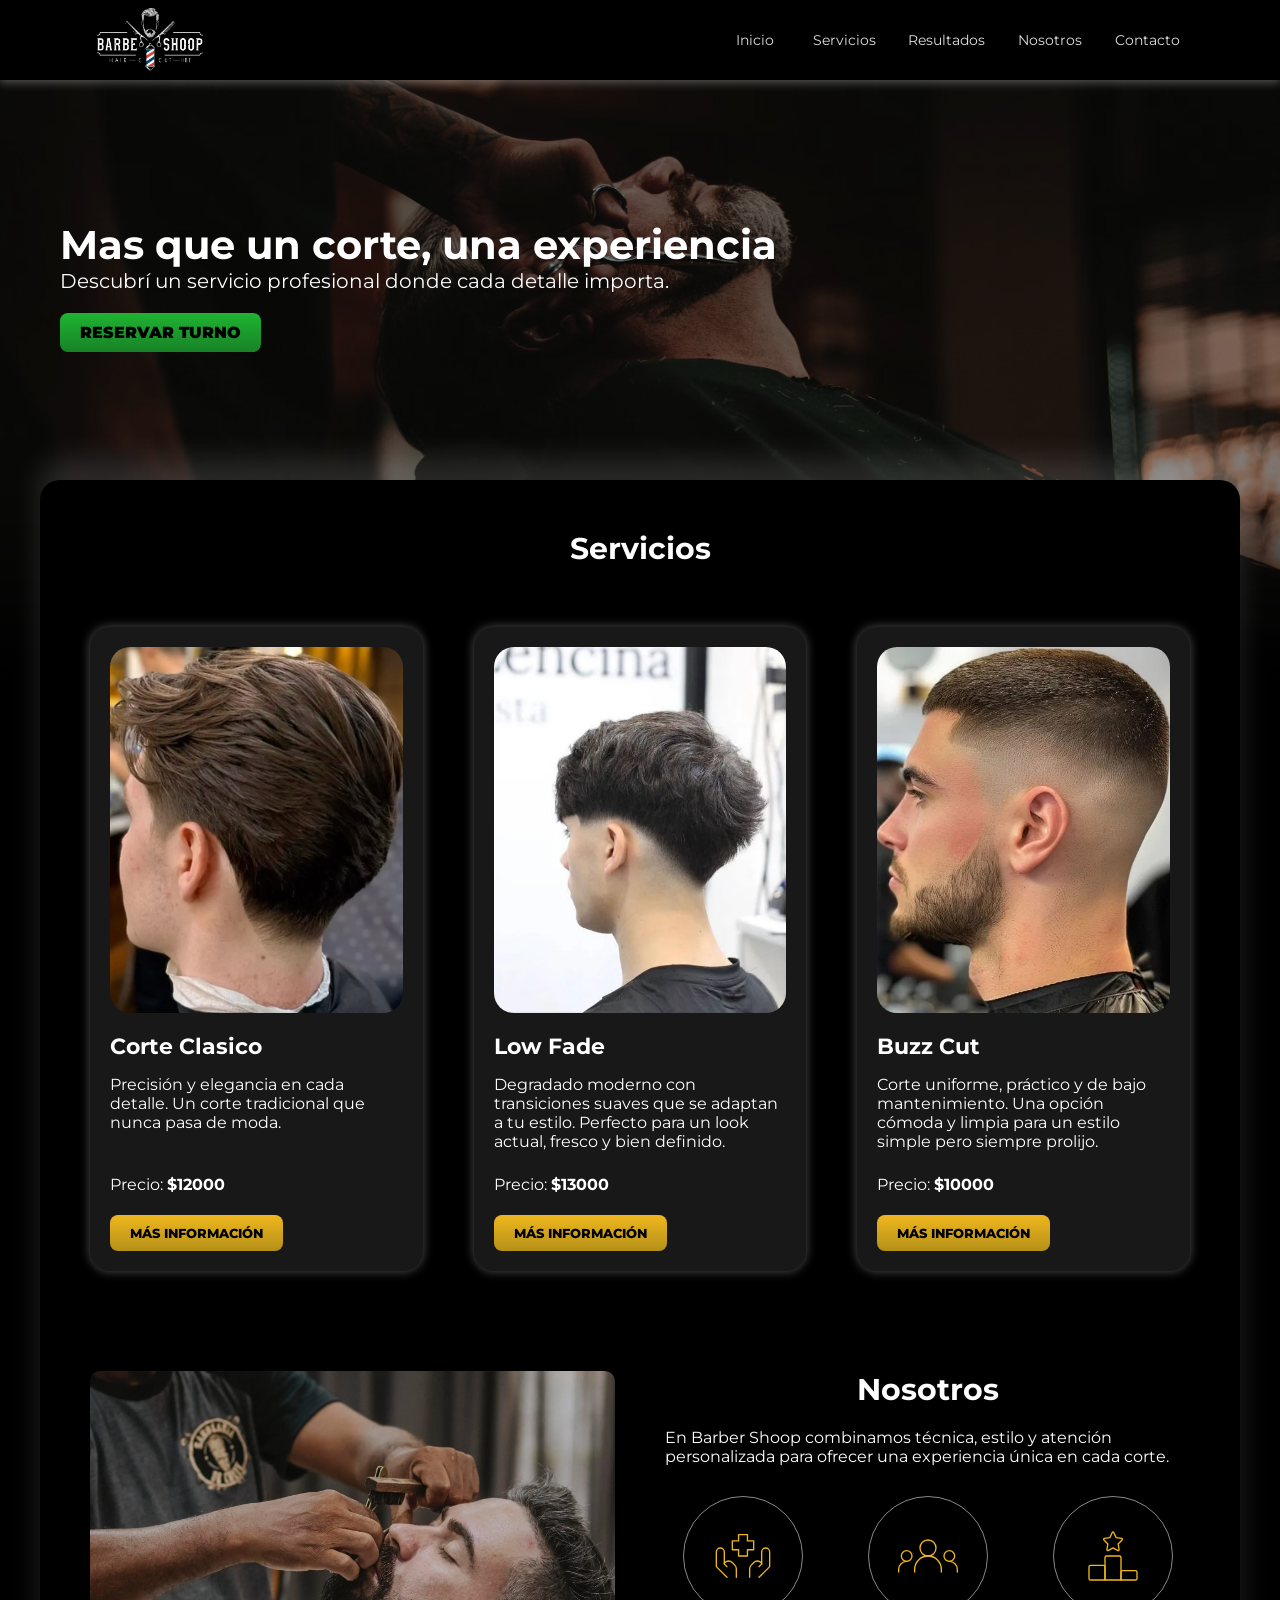
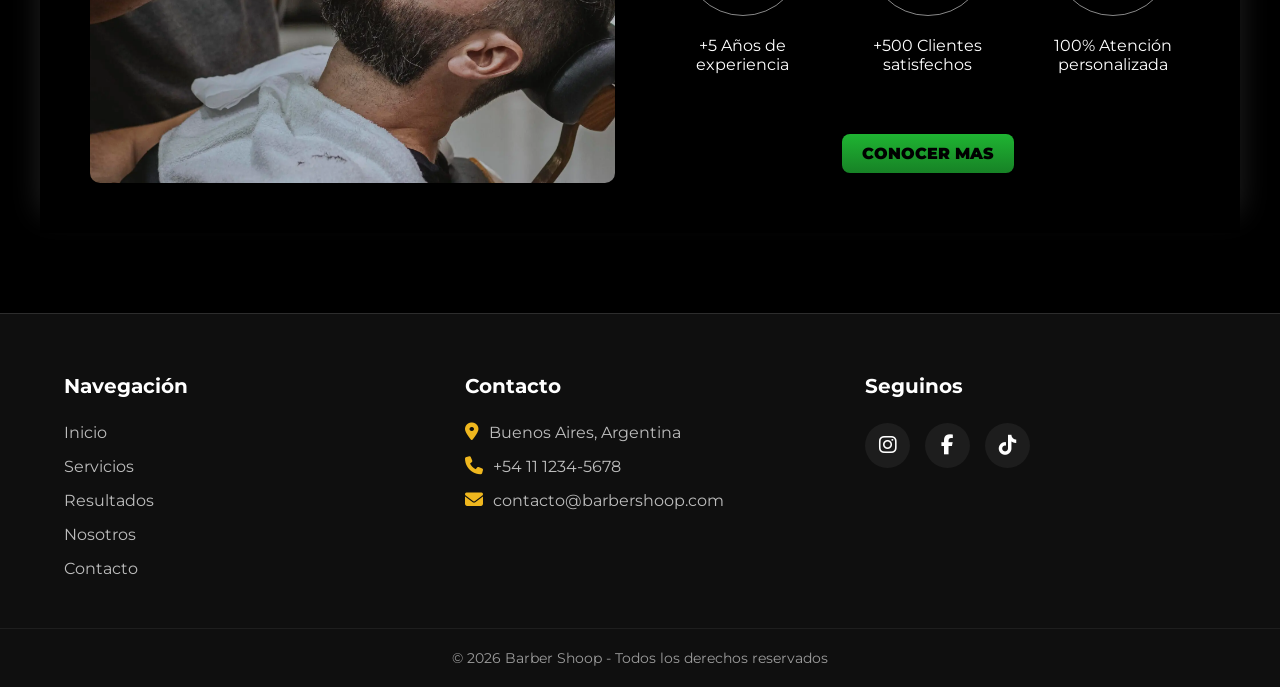
==== index.html @ 56ae9fbd "Primer Commit: Subiendo proyecto. Estructura y diseño base responsive listo, mas implementacion de s" ====
<!DOCTYPE html>
<html lang="es">

<head>
    <meta charset="UTF-8">
    <meta name="viewport" content="width=device-width, initial-scale=1.0">
    <link rel="stylesheet" href="./css/styles.css">

    <!-- Fonts -->
    <link rel="preconnect" href="https://fonts.googleapis.com">
    <link rel="preconnect" href="https://fonts.gstatic.com" crossorigin>
    <link href="https://fonts.googleapis.com/css2?family=Montserrat:ital,wght@0,100..900;1,100..900&display=swap"
        rel="stylesheet">
    <link rel="stylesheet" href="https://cdnjs.cloudflare.com/ajax/libs/font-awesome/6.7.2/css/all.min.css">

    <title>Barber Shoop | Inicio</title>
</head>

<body>
    <header>
        <nav class="nav">
            <div class="container nav__container">
                <div class="nav__logo">
                    <a href="./index.html">
                        <img src="./img/logo.webp" alt="logo de barber shoop">
                    </a>
                </div>
                <ul class="nav__list">
                    <li class="nav__item">
                        <a class="nav__link" href="./index.html">Inicio</a>
                    </li>
                    <li class="nav__item">
                        <a class="nav__link" href="./pages/servicios.html">Servicios</a>
                    </li>
                    <li class="nav__item">
                        <a class="nav__link" href="./pages/resultados.html">Resultados</a>
                    </li>
                    <li class="nav__item">
                        <a class="nav__link" href="./pages/nosotros.html">Nosotros</a>
                    </li>
                    <li class="nav__item">
                        <a class="nav__link" href="./pages/contacto.html">Contacto</a>
                    </li>
                </ul>
                <div class="nav__menu">
                    <img src="./img/icon-icons.png" alt="Abrir menu">
                </div>
            </div>
        </nav>
        <div class="hero">
            <div class="overlay"></div>
            <div class="hero-info container">
                <h1 class="hero-info__h1">Mas que un corte, una experiencia</h1>
                <p class="hero-info__p">Descubrí un servicio profesional donde cada detalle importa.</p>
                <a class="hero-info__button button button-verde" href="./pages/contacto.html">Reservar turno</a>
            </div>
            <div class="gradient"></div>
        </div>
    </header>
    <main>
        <section class="container gap-10rem container--overlap">
            <section class="servicios">

                <h2>Servicios</h2>
                <div class="container-cards">
                <div class="card">
                    <img class="card__img" src="./img/corte-clasico.webp" alt="Corte clásico de barbería">
                    <div class="card__div">
                        <div class="card__info">
                            <h3>Corte Clasico</h3>
                            <p>Precisión y elegancia en cada detalle. Un corte tradicional que nunca pasa de moda.</p>
                            <p class="card__precio">Precio: <span>$12000</span></p>
                        </div>
                        <div class="card__container-button">
                            <a class="button--medium button--amarillo" href="./pages/servicios.html">Más Información</a>
                        </div>
                    </div>
                </div>
                <div class="card">
                    <img class="card__img" src="./img/low-fade.webp" alt="Corte low fade moderno">
                    <div class="card__div">
                        <div class="card__info">
                            <h3>Low Fade</h3>
                            <p>Degradado moderno con transiciones suaves que se adaptan a tu estilo. Perfecto para un
                                look actual, fresco y bien definido.</p>
                            <p class="card__precio">Precio: <span>$13000</span></p>
                        </div>
                        <div class="card__container-button">
                            <a class="button--medium button--amarillo" href="./pages/servicios.html">Más Información</a>
                        </div>
                    </div>
                </div>

                <div class="card">
                    <img class="card__img" src="./img/corte-corto.webp" alt="Corte buzz cut rapado">
                    <div class="card__div">
                        <div class="card__info">
                            <h3>Buzz Cut</h3>
                            <p>Corte uniforme, práctico y de bajo mantenimiento. Una opción cómoda y limpia para un
                                estilo simple pero siempre prolijo.</p>
                            <p class="card__precio">Precio: <span>$10000</span></p>
                        </div>
                        <div class="card__container-button">
                            <a class="button--medium button--amarillo" href="./pages/servicios.html">Más Información</a>
                        </div>
                    </div>
                </div>

            </div>
            </section>
            <section class="nosotros">
                
            <div class="nosotros__img">
                <img src="img/hero-nosotros.webp" alt="Barbero trabajando">
            </div>

            <div class="nosotros__content">

                <h2>Nosotros</h2>

                <p>
                    En Barber Shoop combinamos técnica, estilo y atención personalizada
                    para ofrecer una experiencia única en cada corte.
                </p>

                <div class="nosotros__info">
                        <div>
                            <div class="nosotros__icon">
                                <?xml version="1.0" encoding="UTF-8"?><svg width="64px" height="64px" stroke-width="0.5" viewBox="0 0 24 24" fill="none" xmlns="http://www.w3.org/2000/svg" color="#efb71e"><path d="M18 20L21.8243 16.1757C21.9368 16.0632 22 15.9106 22 15.7515V10.5C22 9.67157 21.3284 9 20.5 9V9C19.6716 9 19 9.67157 19 10.5V15" stroke="#efb71e" stroke-width="0.5" stroke-linecap="round" stroke-linejoin="round"></path><path d="M18 16L18.8581 15.1419C18.949 15.051 19 14.9278 19 14.7994V14.7994C19 14.6159 18.8963 14.4482 18.7322 14.3661L18.2893 14.1447C17.5194 13.7597 16.5894 13.9106 15.9807 14.5193L15.0858 15.4142C14.7107 15.7893 14.5 16.298 14.5 16.8284V20" stroke="#efb71e" stroke-width="0.5" stroke-linecap="round" stroke-linejoin="round"></path><path d="M6 20L2.17574 16.1757C2.06321 16.0632 2 15.9106 2 15.7515V10.5C2 9.67157 2.67157 9 3.5 9V9C4.32843 9 5 9.67157 5 10.5V15" stroke="#efb71e" stroke-width="0.5" stroke-linecap="round" stroke-linejoin="round"></path><path d="M6 16L5.14187 15.1419C5.05103 15.051 5 14.9278 5 14.7994V14.7994C5 14.6159 5.10366 14.4482 5.26776 14.3661L5.71067 14.1447C6.48064 13.7597 7.41059 13.9106 8.01931 14.5193L8.91421 15.4142C9.28929 15.7893 9.5 16.298 9.5 16.8284V20" stroke="#efb71e" stroke-width="0.5" stroke-linecap="round" stroke-linejoin="round"></path><path d="M13.6667 12H10.3333V9.66667H8V6.33333H10.3333V4H13.6667V6.33333H16V9.66667H13.6667V12Z" stroke="#efb71e" stroke-width="0.5" stroke-linecap="round" stroke-linejoin="round"></path></svg>
                            </div>
                            <p>+5 Años de experiencia</p>
                        </div>
                        
                        <div>
                            <div class="nosotros__icon">
                                <?xml version="1.0" encoding="UTF-8"?><svg width="64px" height="64px" viewBox="0 0 24 24" stroke-width="0.5" fill="none" xmlns="http://www.w3.org/2000/svg" color="#efb71e"><path d="M7 18V17C7 14.2386 9.23858 12 12 12V12C14.7614 12 17 14.2386 17 17V18" stroke="#efb71e" stroke-width="0.5" stroke-linecap="round" stroke-linejoin="round"></path><path d="M1 18V17C1 15.3431 2.34315 14 4 14V14" stroke="#efb71e" stroke-width="0.5" stroke-linecap="round" stroke-linejoin="round"></path><path d="M23 18V17C23 15.3431 21.6569 14 20 14V14" stroke="#efb71e" stroke-width="0.5" stroke-linecap="round" stroke-linejoin="round"></path><path d="M12 12C13.6569 12 15 10.6569 15 9C15 7.34315 13.6569 6 12 6C10.3431 6 9 7.34315 9 9C9 10.6569 10.3431 12 12 12Z" stroke="#efb71e" stroke-width="0.5" stroke-linecap="round" stroke-linejoin="round"></path><path d="M4 14C5.10457 14 6 13.1046 6 12C6 10.8954 5.10457 10 4 10C2.89543 10 2 10.8954 2 12C2 13.1046 2.89543 14 4 14Z" stroke="#efb71e" stroke-width="0.5" stroke-linecap="round" stroke-linejoin="round"></path><path d="M20 14C21.1046 14 22 13.1046 22 12C22 10.8954 21.1046 10 20 10C18.8954 10 18 10.8954 18 12C18 13.1046 18.8954 14 20 14Z" stroke="#efb71e" stroke-width="0.5" stroke-linecap="round" stroke-linejoin="round"></path></svg>
                            </div>
                            <p>+500 Clientes satisfechos</p>
                        </div>
                        
                        <div>
                            <div class="nosotros__icon">
                                <?xml version="1.0" encoding="UTF-8"?><svg width="64px" height="64px" stroke-width="0.5" viewBox="0 0 24 24" fill="none" xmlns="http://www.w3.org/2000/svg" color="#efb71e"><path d="M15 21H9V12.6C9 12.2686 9.26863 12 9.6 12H14.4C14.7314 12 15 12.2686 15 12.6V21Z" stroke="#efb71e" stroke-width="0.5" stroke-linecap="round" stroke-linejoin="round"></path><path d="M20.4 21H15V18.1C15 17.7686 15.2686 17.5 15.6 17.5H20.4C20.7314 17.5 21 17.7686 21 18.1V20.4C21 20.7314 20.7314 21 20.4 21Z" stroke="#efb71e" stroke-width="0.5" stroke-linecap="round" stroke-linejoin="round"></path><path d="M9 21V16.1C9 15.7686 8.73137 15.5 8.4 15.5H3.6C3.26863 15.5 3 15.7686 3 16.1V20.4C3 20.7314 3.26863 21 3.6 21H9Z" stroke="#efb71e" stroke-width="0.5" stroke-linecap="round" stroke-linejoin="round"></path><path d="M10.8056 5.11325L11.7147 3.1856C11.8314 2.93813 12.1686 2.93813 12.2853 3.1856L13.1944 5.11325L15.2275 5.42427C15.4884 5.46418 15.5923 5.79977 15.4035 5.99229L13.9326 7.4917L14.2797 9.60999C14.3243 9.88202 14.0515 10.0895 13.8181 9.96099L12 8.96031L10.1819 9.96099C9.94851 10.0895 9.67568 9.88202 9.72026 9.60999L10.0674 7.4917L8.59651 5.99229C8.40766 5.79977 8.51163 5.46418 8.77248 5.42427L10.8056 5.11325Z" stroke="#efb71e" stroke-width="0.5" stroke-linecap="round" stroke-linejoin="round"></path></svg>
                            </div>
                            <p>100% Atención personalizada</p>
                </div>
            </div>
                <a class="button button-verde" href="./pages/nosotros.html">
                    Conocer Mas
                </a>
                
            
        </section>
    </section>
    </main>
    <footer class="footer">
        <div class="container footer__container">

            <div class="footer__links">
                <h3>Navegación</h3>

                <a href="../index.html">Inicio</a>
                <a href="../pages/servicios.html">Servicios</a>
                <a href="../pages/resultados.html">Resultados</a>
                <a href="../pages/nosotros.html">Nosotros</a>
                <a href="../pages/contacto.html">Contacto</a>
            </div>

            <div class="footer__contact">
                <h3>Contacto</h3>

                <p>
                    <i class="fa-solid fa-location-dot"></i>
                    Buenos Aires, Argentina
                </p>

                <p>
                    <i class="fa-solid fa-phone"></i>
                    +54 11 1234-5678
                </p>

                <p>
                    <i class="fa-solid fa-envelope"></i>
                    contacto@barbershoop.com
                </p>
            </div>

            <div class="footer__social">
                <h3>Seguinos</h3>

                <div class="footer__icons">
                    <a href="#">
                        <i class="fa-brands fa-instagram"></i>
                    </a>

                    <a href="#">
                        <i class="fa-brands fa-facebook-f"></i>
                    </a>

                    <a href="#">
                        <i class="fa-brands fa-tiktok"></i>
                    </a>
                </div>
            </div>

        </div>

        <div class="footer__copy">
            <p>© 2026 Barber Shoop - Todos los derechos reservados</p>
        </div>
    </footer>

    <script>
        const menuBtn = document.querySelector('.nav__menu img');
        const nav = document.querySelector('.nav');
        const navList = document.querySelector('.nav__list');
        const navContainer = document.querySelector('.nav__container')

        menuBtn.addEventListener('click', () => {
            nav.classList.toggle('nav--active');
        });
    </script>
</body>

</html>
---- css/styles.css ----
html {
  font-size: 62.5%;
}

body {
  min-height: 100vh;
  display: flex;
  flex-direction: column;
  font-family: "Montserrat", sans-serif;
  font-size: 1.6rem;
  color: #fff;
  background-color: #000;
}

main {
  flex: 1;
}

.container {
  width: min(100%, 120rem);
  margin: 0 auto;
}

.overlay {
  position: absolute;
  background-color: #000;
  width: 100%;
  height: 100%;
  opacity: 0.5;
  z-index: 1;
}

.gradient {
  width: 100%;
  height: 20rem;
  position: absolute;
  bottom: 0;
  background: linear-gradient(180deg, transparent, #000);
  z-index: 2;
}

h1, h2 {
  margin: 4rem 0;
}

h1 {
  font-size: 4rem;
}

h2 {
  font-size: 3rem;
  text-align: center;
}

h3 {
  font-size: 2.2rem;
}

* {
  margin: 0;
  padding: 0;
  box-sizing: border-box;
}

a {
  text-decoration: none;
}

ul, li {
  list-style: none;
}

.flex-center {
  display: flex;
  align-items: center;
  justify-content: center;
}

.button {
  display: inline-block;
  color: #000;
  font-family: "Montserrat", sans-serif;
  padding: 1rem 2rem;
  border: none;
  font-weight: 900;
  text-transform: uppercase;
  border-radius: 0.8rem;
  transition: color 0.2s ease;
  cursor: pointer;
  font-size: clamp(1rem, 5vw, 1.6rem);
}

.button--medium {
  display: inline-block;
  color: #000;
  font-family: "Montserrat", sans-serif;
  padding: 1rem 2rem;
  border: none;
  font-weight: 800;
  text-transform: uppercase;
  border-radius: 0.8rem;
  transition: color 0.2s ease;
  font-size: 1.6rem;
  cursor: pointer;
}

.button--amarillo {
  background: linear-gradient(to bottom, #efb71e, #b49017);
}

.button--amarillo:hover {
  background: linear-gradient(to bottom, #b49017, #efb71e);
  color: #ddd;
}

.button-verde {
  background: linear-gradient(to bottom, #1fb432, #178226);
}

.button-verde:hover {
  background: linear-gradient(to bottom, #178226, #1fb432);
  color: #ddd;
}

img {
  max-width: 100%;
  display: block;
}

main .gap-10rem {
  gap: 10rem;
}

.nav {
  position: sticky;
  top: 0;
  left: 0;
  width: 100%;
  z-index: 100;
  background-color: #000;
  box-shadow: 0 0.1rem 1rem 0.1rem rgba(255, 255, 255, 0.3333333333);
}
.nav .nav__container {
  display: flex;
  justify-content: space-between;
  align-items: stretch;
  min-height: 8rem;
  padding: 0 5rem;
}
.nav .nav__container .nav__logo {
  display: flex;
  align-items: center;
}
.nav .nav__container .nav__logo img {
  width: 12rem;
}
.nav .nav__container .nav__list {
  display: flex;
  gap: 1vw;
}
.nav .nav__container .nav__list .nav__item {
  flex: 1;
  display: grid;
  place-content: center;
}
.nav .nav__container .nav__list .nav__item .nav__link {
  position: relative;
  color: #ddd;
  font-size: clamp(0.8rem, 5vw, 1.4rem);
  padding: 1rem;
}
.nav .nav__container .nav__list .nav__item .nav__link::before {
  content: "";
  position: absolute;
  width: 100%;
  height: 0.2rem;
  background-color: #ddd;
  border-radius: 0.5rem;
  transform: scaleX(0);
  transition: transform 0.5s ease;
  bottom: 0;
  left: 0;
}
.nav .nav__container .nav__list .nav__item .nav__link:hover::before {
  transform: scaleX(1);
}
.nav .nav__container .nav__list .nav__item .nav__link:hover {
  color: #fff;
}
@media (max-width: 1024px) {
  .nav .nav__container .nav__list {
    padding: 1rem 0;
  }
}
.nav .nav__container .nav__list .nav__item:first-child {
  min-width: 7rem;
}
.nav .nav__container .nav__menu {
  display: none;
}
.nav .nav__container .nav__menu img {
  width: 5rem;
  user-select: none;
}

.fixed {
  position: fixed;
}

@media (max-width: 1024px) {
  .nav {
    position: static;
  }
  .nav .nav__container {
    width: 100%;
    display: grid;
    grid-template-columns: 1fr 1fr;
  }
  .nav .nav__container .nav__list {
    display: none;
    flex-direction: column;
  }
  .nav .nav__container .nav__menu {
    grid-row: 1/2;
    grid-column: 2/3;
    display: grid;
    justify-items: end;
    align-content: center;
  }
  .nav .nav__container .nav__menu img {
    display: flex;
    cursor: pointer;
  }
  .nav .container {
    width: 100%;
    padding: 1rem 3rem;
  }
  .nav.nav--active .nav__list {
    display: flex;
    grid-column: 1/3;
  }
}
header {
  width: 100%;
  color: #fff;
}
header .hero {
  position: relative;
  width: 100%;
  height: 60rem;
  background-image: url(../../img/hero.webp);
  background-position: 50% 10%;
  background-size: cover;
  background-repeat: no-repeat;
}
@media (max-width: 1024px) {
  header .hero {
    height: 40rem;
  }
}

.hero-info {
  position: relative;
  z-index: 10;
  top: 20%;
  padding: 2rem;
}

.hero-info__h1 {
  font-size: clamp(1.3rem, 10vw, 4rem);
  text-align: start;
  margin: 0;
}

.hero-info__p {
  font-size: 2rem;
}

.hero-info__button {
  margin-top: 2rem;
  text-align: center;
}

@media (max-width: 768px) {
  .hero-info__button {
    width: 100%;
  }
}
main .bug-fixed {
  margin-top: 8rem;
}
main .container {
  display: flex;
  flex-direction: column;
  position: relative;
  z-index: 3;
  background-color: #000;
  box-shadow: 0 -2rem 3rem 0 rgba(255, 255, 255, 0.1333333333);
  padding: 5rem;
}
main .container h2 {
  margin-top: 0;
}
main .container--overlap {
  border-radius: 2rem 2rem 0 0;
  margin-top: -20rem;
}
@media (max-width: 1024px) {
  main .container {
    width: 100%;
    border-radius: 0;
    margin-top: 0;
  }
}

.container-cards {
  display: grid;
  grid-template-columns: repeat(3, 1fr);
  gap: min(4vw, 7rem);
  width: 100%;
  max-width: 130rem;
  margin: 0 auto;
  padding-top: 2rem;
}
.container-cards .card {
  flex: 1;
  border-radius: 2rem;
  padding: 2rem;
  gap: 2rem;
  background-color: #181818;
  box-shadow: 0 0 1rem 0.1rem rgba(255, 255, 255, 0.2666666667);
  display: flex;
  flex-direction: column;
  overflow: hidden;
  /*height: fit-content;*/
}
.container-cards .card .card__img {
  width: 100%;
  aspect-ratio: 4/5;
  object-fit: cover;
  border-radius: 2rem;
}
.container-cards .card .card__div {
  display: flex;
  flex-direction: column;
  height: 100%;
}
@media (min-width: 1024px) {
  .container-cards .card .card__div div {
    height: 100%;
    position: relative;
  }
}
.container-cards .card .card__div .card__info {
  position: relative;
  display: flex;
  flex-direction: column;
  gap: 1.5rem;
  padding-bottom: 2rem;
}
.container-cards .card .card__div .card__info a {
  width: fit-content;
}
.container-cards .card .card__div .card__info .card__precio span {
  font-weight: bold;
}
@media (min-width: 1024px) {
  .container-cards .card .card__div .card__info .card__precio {
    position: absolute;
    bottom: 0;
  }
}
.container-cards .card .card__div .card__container-button {
  position: relative;
  height: 8rem;
}
.container-cards .card .card__div .card__container-button .button--medium {
  position: absolute;
  bottom: 0;
  font-size: clamp(0.5rem, 5vw, 1.3rem);
}

@media (max-width: 1024px) {
  .container-cards {
    grid-template-columns: 1fr;
  }
  .container-cards .card {
    gap: 2rem;
    flex-direction: row;
  }
  .container-cards .card .card__img {
    max-width: 25rem;
  }
  .container-cards .card .card__div {
    height: auto;
    display: flex;
    flex-direction: column;
    justify-content: space-between;
    gap: 2rem;
  }
  .container-cards .card .card__div .button--medium {
    text-align: center;
    width: 100%;
  }
}
@media (max-width: 768px) {
  main .container {
    padding: 1rem;
  }
  main .container-cards {
    flex-direction: column;
    width: 95%;
  }
  main .container-cards .card {
    flex-direction: column;
  }
  main .container-cards .card .card__img {
    max-width: 100%;
  }
  main .container-cards .card .card__info {
    flex-direction: column;
  }
  main .container-cards .card .card__info p {
    line-height: 2.5rem;
  }
  main .container-cards .card .card__info .button--dorado {
    width: 100%;
    text-align: center;
  }
  main .container-cards .card .card__div {
    justify-content: space-between;
  }
  main .container-cards .card .card__div .card__container-button {
    height: 4rem;
  }
}
.footer {
  background-color: #0f0f0f;
  color: #fff;
  padding-top: 6rem;
  margin-top: 8rem;
  border-top: 0.1rem solid rgba(255, 255, 255, 0.1254901961);
}
.footer__container {
  width: min(90vw, 160rem);
  margin: 0 auto;
  display: grid;
  grid-template-columns: repeat(3, 1fr);
  gap: 5rem;
}
.footer__brand {
  display: flex;
  flex-direction: column;
  gap: 2rem;
}
.footer__brand img {
  width: 16rem;
}
.footer__brand p {
  line-height: 2.7rem;
  color: #bdbdbd;
}
.footer__links, .footer__contact, .footer__social {
  display: flex;
  flex-direction: column;
  gap: 1.5rem;
}
.footer__links h3, .footer__contact h3, .footer__social h3 {
  font-size: 2rem;
  margin-bottom: 1rem;
}
.footer__links a {
  color: #bdbdbd;
  transition: 0.3s ease;
}
.footer__links a:hover {
  color: #efb71e;
  transform: translateX(0.5rem);
}
.footer__contact p {
  display: flex;
  align-items: center;
  gap: 1rem;
  color: #bdbdbd;
}
.footer__contact i {
  color: #efb71e;
  font-size: 1.8rem;
}
.footer__icons {
  display: flex;
  gap: 1.5rem;
}
.footer__icons a {
  width: 4.5rem;
  height: 4.5rem;
  display: flex;
  justify-content: center;
  align-items: center;
  border-radius: 50%;
  background-color: #1d1d1d;
  color: #fff;
  font-size: 2rem;
  transition: 0.3s ease;
}
.footer__icons a:hover {
  background-color: #efb71e;
  color: #000;
  transform: translateY(-0.5rem);
}
.footer__copy {
  margin-top: 5rem;
  padding: 2rem;
  text-align: center;
  border-top: 0.1rem solid rgba(255, 255, 255, 0.062745098);
}
.footer__copy p {
  color: #9c9c9c;
  font-size: 1.4rem;
}

@media (max-width: 1024px) {
  .footer__container {
    grid-template-columns: repeat(2, 1fr);
  }
}
@media (max-width: 768px) {
  .footer__container {
    grid-template-columns: 1fr;
    gap: 4rem;
  }
  .footer__icons {
    justify-content: start;
  }
}
main .nosotros {
  display: flex;
  gap: 5rem;
}
main .nosotros .nosotros__img {
  flex: 1;
}
main .nosotros .nosotros__img img {
  border-radius: 1rem;
  width: 100%;
  height: 100%;
  object-fit: cover;
}
main .nosotros .nosotros__content {
  flex: 1;
  display: flex;
  flex-direction: column;
  gap: 1rem;
}
main .nosotros .nosotros__content h2 {
  margin-bottom: 1rem;
}
main .nosotros .nosotros__content .nosotros__info {
  display: flex;
  justify-content: space-evenly;
  gap: 3rem;
  padding: 2rem 0;
}
main .nosotros .nosotros__content .nosotros__info div {
  flex: 1;
  text-align: center;
  margin: 0 auto;
}
main .nosotros .nosotros__content .nosotros__info div .nosotros__icon {
  background-color: transparent;
  border-radius: 50%;
  border: 1px solid rgba(255, 255, 255, 0.5333333333);
  width: 12rem;
  height: 12rem;
  display: grid;
  place-content: center;
}
main .nosotros .nosotros__content .nosotros__info div p {
  margin: 2rem 0;
}
@media (max-width: 768px) {
  main .nosotros .nosotros__content .nosotros__info {
    flex-direction: column;
    align-items: center;
  }
  main .nosotros .nosotros__content .nosotros__info div {
    border-bottom: 1px solid rgba(255, 255, 255, 0.2666666667);
  }
  main .nosotros .nosotros__content .nosotros__info div .nosotros__icon {
    width: min(70vw, 30rem);
    height: min(70vw, 30rem);
  }
  main .nosotros .nosotros__content .nosotros__info div .nosotros__icon svg {
    scale: 2;
  }
}
main .nosotros .nosotros__content .button {
  margin: 1rem;
  width: fit-content;
  align-self: center;
}
@media (max-width: 1024px) {
  main .nosotros {
    flex-direction: column;
  }
  main .nosotros .nosotros__content {
    padding: 2rem;
  }
  main .nosotros .nosotros__content p {
    margin: 2rem 0;
  }
}

/*# sourceMappingURL=styles.css.map */
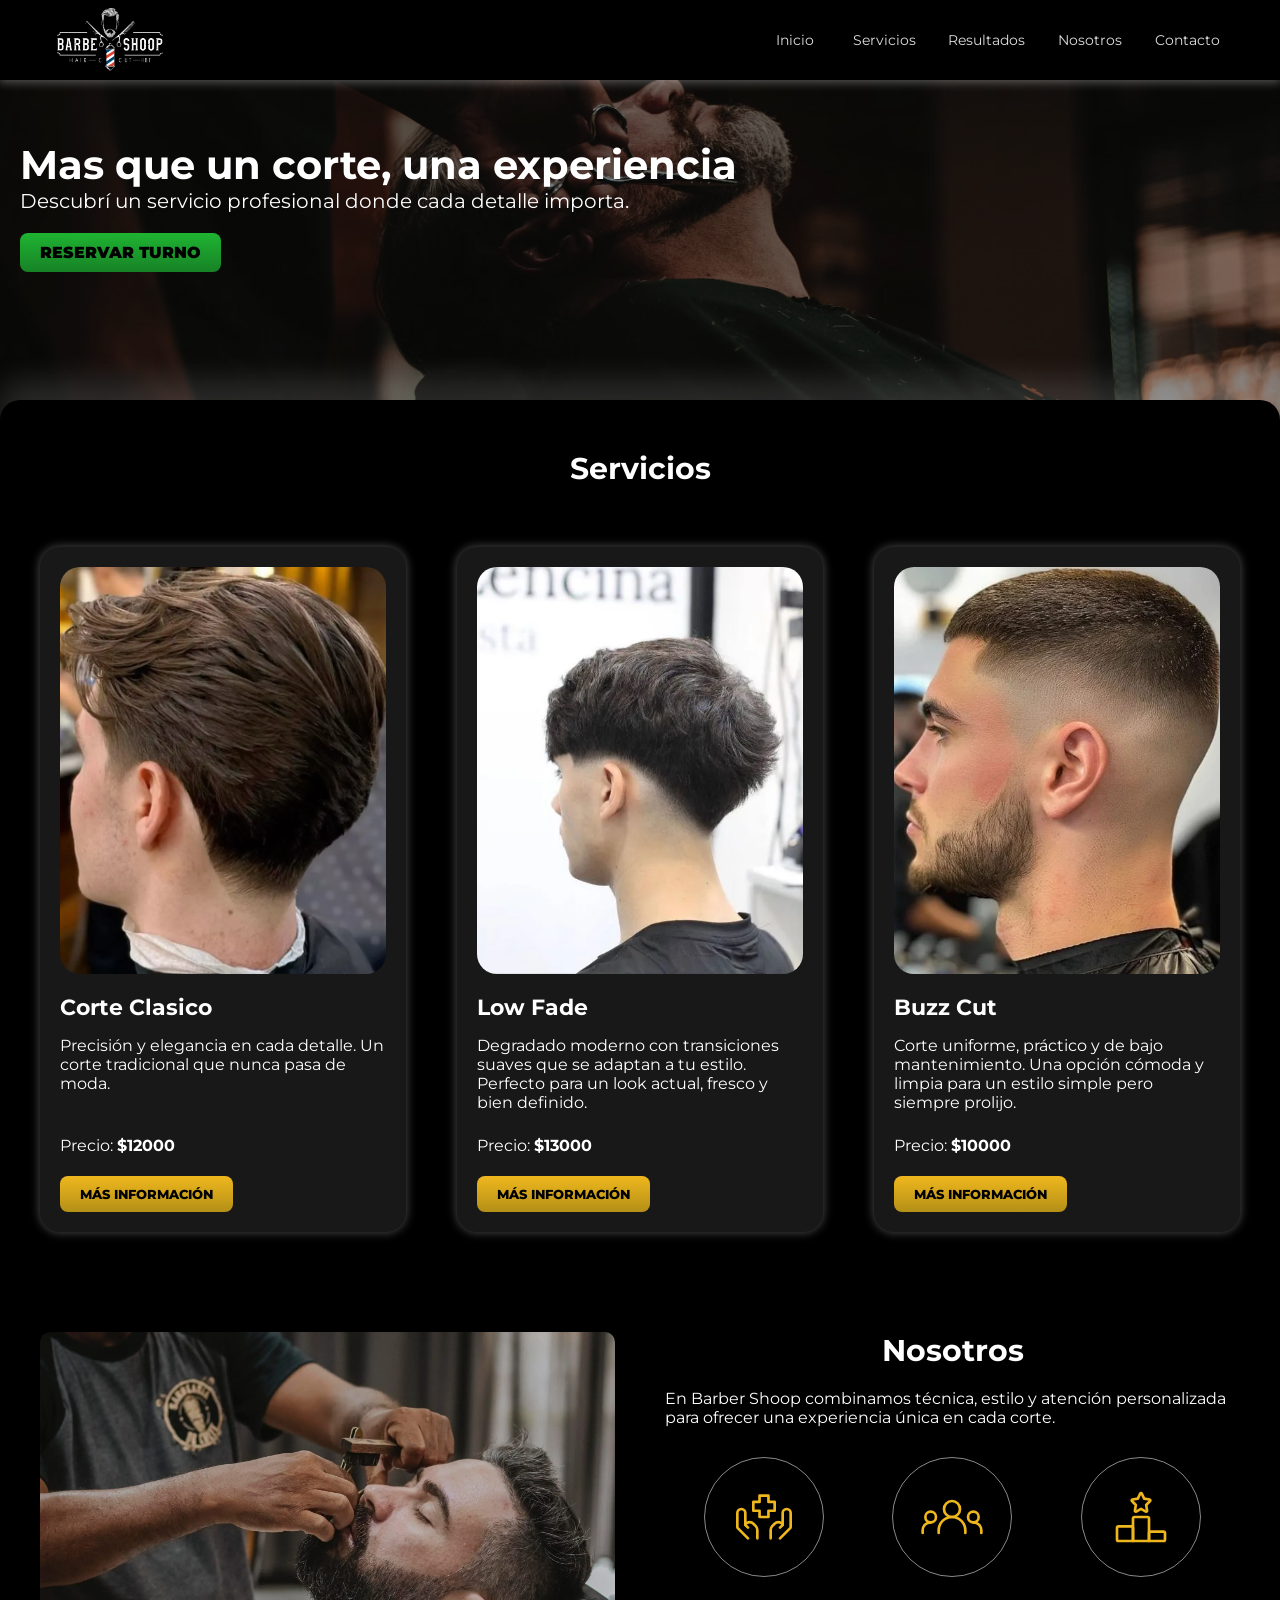
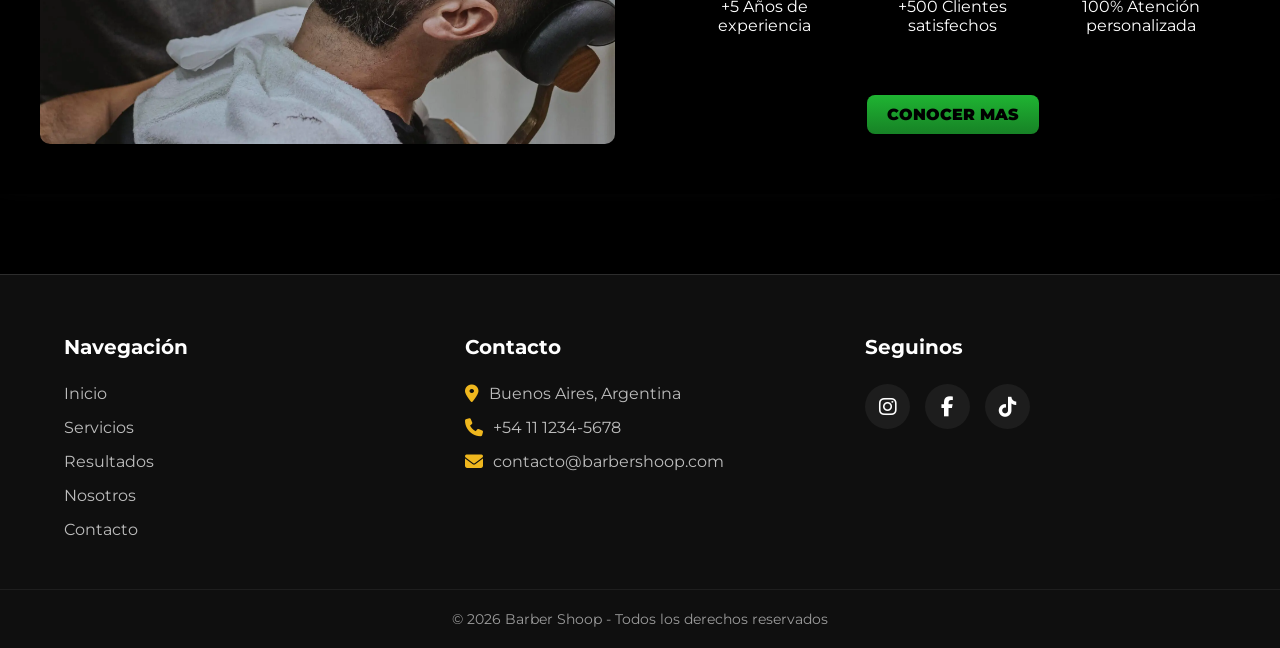
==== commit 79e486c6: "Cambiando iconos con elementos svg por archivos.svg" ====
--- a/index.html
+++ b/index.html
@@ -126,24 +126,24 @@
                 <div class="nosotros__info">
                         <div>
                             <div class="nosotros__icon">
-                                <?xml version="1.0" encoding="UTF-8"?><svg width="64px" height="64px" stroke-width="0.5" viewBox="0 0 24 24" fill="none" xmlns="http://www.w3.org/2000/svg" color="#efb71e"><path d="M18 20L21.8243 16.1757C21.9368 16.0632 22 15.9106 22 15.7515V10.5C22 9.67157 21.3284 9 20.5 9V9C19.6716 9 19 9.67157 19 10.5V15" stroke="#efb71e" stroke-width="0.5" stroke-linecap="round" stroke-linejoin="round"></path><path d="M18 16L18.8581 15.1419C18.949 15.051 19 14.9278 19 14.7994V14.7994C19 14.6159 18.8963 14.4482 18.7322 14.3661L18.2893 14.1447C17.5194 13.7597 16.5894 13.9106 15.9807 14.5193L15.0858 15.4142C14.7107 15.7893 14.5 16.298 14.5 16.8284V20" stroke="#efb71e" stroke-width="0.5" stroke-linecap="round" stroke-linejoin="round"></path><path d="M6 20L2.17574 16.1757C2.06321 16.0632 2 15.9106 2 15.7515V10.5C2 9.67157 2.67157 9 3.5 9V9C4.32843 9 5 9.67157 5 10.5V15" stroke="#efb71e" stroke-width="0.5" stroke-linecap="round" stroke-linejoin="round"></path><path d="M6 16L5.14187 15.1419C5.05103 15.051 5 14.9278 5 14.7994V14.7994C5 14.6159 5.10366 14.4482 5.26776 14.3661L5.71067 14.1447C6.48064 13.7597 7.41059 13.9106 8.01931 14.5193L8.91421 15.4142C9.28929 15.7893 9.5 16.298 9.5 16.8284V20" stroke="#efb71e" stroke-width="0.5" stroke-linecap="round" stroke-linejoin="round"></path><path d="M13.6667 12H10.3333V9.66667H8V6.33333H10.3333V4H13.6667V6.33333H16V9.66667H13.6667V12Z" stroke="#efb71e" stroke-width="0.5" stroke-linecap="round" stroke-linejoin="round"></path></svg>
+                                <img src="../img/icons/healthcare.svg" alt="">
                             </div>
                             <p>+5 Años de experiencia</p>
                         </div>
-                        
+
                         <div>
                             <div class="nosotros__icon">
-                                <?xml version="1.0" encoding="UTF-8"?><svg width="64px" height="64px" viewBox="0 0 24 24" stroke-width="0.5" fill="none" xmlns="http://www.w3.org/2000/svg" color="#efb71e"><path d="M7 18V17C7 14.2386 9.23858 12 12 12V12C14.7614 12 17 14.2386 17 17V18" stroke="#efb71e" stroke-width="0.5" stroke-linecap="round" stroke-linejoin="round"></path><path d="M1 18V17C1 15.3431 2.34315 14 4 14V14" stroke="#efb71e" stroke-width="0.5" stroke-linecap="round" stroke-linejoin="round"></path><path d="M23 18V17C23 15.3431 21.6569 14 20 14V14" stroke="#efb71e" stroke-width="0.5" stroke-linecap="round" stroke-linejoin="round"></path><path d="M12 12C13.6569 12 15 10.6569 15 9C15 7.34315 13.6569 6 12 6C10.3431 6 9 7.34315 9 9C9 10.6569 10.3431 12 12 12Z" stroke="#efb71e" stroke-width="0.5" stroke-linecap="round" stroke-linejoin="round"></path><path d="M4 14C5.10457 14 6 13.1046 6 12C6 10.8954 5.10457 10 4 10C2.89543 10 2 10.8954 2 12C2 13.1046 2.89543 14 4 14Z" stroke="#efb71e" stroke-width="0.5" stroke-linecap="round" stroke-linejoin="round"></path><path d="M20 14C21.1046 14 22 13.1046 22 12C22 10.8954 21.1046 10 20 10C18.8954 10 18 10.8954 18 12C18 13.1046 18.8954 14 20 14Z" stroke="#efb71e" stroke-width="0.5" stroke-linecap="round" stroke-linejoin="round"></path></svg>
+                                <img src="../img/icons/community.svg" alt="">
                             </div>
                             <p>+500 Clientes satisfechos</p>
                         </div>
-                        
+
                         <div>
                             <div class="nosotros__icon">
-                                <?xml version="1.0" encoding="UTF-8"?><svg width="64px" height="64px" stroke-width="0.5" viewBox="0 0 24 24" fill="none" xmlns="http://www.w3.org/2000/svg" color="#efb71e"><path d="M15 21H9V12.6C9 12.2686 9.26863 12 9.6 12H14.4C14.7314 12 15 12.2686 15 12.6V21Z" stroke="#efb71e" stroke-width="0.5" stroke-linecap="round" stroke-linejoin="round"></path><path d="M20.4 21H15V18.1C15 17.7686 15.2686 17.5 15.6 17.5H20.4C20.7314 17.5 21 17.7686 21 18.1V20.4C21 20.7314 20.7314 21 20.4 21Z" stroke="#efb71e" stroke-width="0.5" stroke-linecap="round" stroke-linejoin="round"></path><path d="M9 21V16.1C9 15.7686 8.73137 15.5 8.4 15.5H3.6C3.26863 15.5 3 15.7686 3 16.1V20.4C3 20.7314 3.26863 21 3.6 21H9Z" stroke="#efb71e" stroke-width="0.5" stroke-linecap="round" stroke-linejoin="round"></path><path d="M10.8056 5.11325L11.7147 3.1856C11.8314 2.93813 12.1686 2.93813 12.2853 3.1856L13.1944 5.11325L15.2275 5.42427C15.4884 5.46418 15.5923 5.79977 15.4035 5.99229L13.9326 7.4917L14.2797 9.60999C14.3243 9.88202 14.0515 10.0895 13.8181 9.96099L12 8.96031L10.1819 9.96099C9.94851 10.0895 9.67568 9.88202 9.72026 9.60999L10.0674 7.4917L8.59651 5.99229C8.40766 5.79977 8.51163 5.46418 8.77248 5.42427L10.8056 5.11325Z" stroke="#efb71e" stroke-width="0.5" stroke-linecap="round" stroke-linejoin="round"></path></svg>
+                                <img src="../img/icons/leaderboard-star.svg" alt="">
                             </div>
                             <p>100% Atención personalizada</p>
-                </div>
+                        </div>
             </div>
                 <a class="button button-verde" href="./pages/nosotros.html">
                     Conocer Mas
--- a/css/styles.css
+++ b/css/styles.css
@@ -17,7 +17,7 @@
 }
 
 .container {
-  width: min(100%, 120rem);
+  width: min(100%, 130rem);
   margin: 0 auto;
 }
 
@@ -132,7 +132,7 @@
 }
 
 .nav {
-  position: sticky;
+  position: fixed;
   top: 0;
   left: 0;
   width: 100%;
@@ -208,9 +208,6 @@
 }
 
 @media (max-width: 1024px) {
-  .nav {
-    position: static;
-  }
   .nav .nav__container {
     width: 100%;
     display: grid;
@@ -296,10 +293,12 @@
   z-index: 3;
   background-color: #000;
   box-shadow: 0 -2rem 3rem 0 rgba(255, 255, 255, 0.1333333333);
-  padding: 5rem;
-}
-main .container h2 {
-  margin-top: 0;
+  padding: 5rem 4rem;
+}
+@media (min-width: 768px) {
+  main .container h2 {
+    margin-top: 0;
+  }
 }
 main .container--overlap {
   border-radius: 2rem 2rem 0 0;
@@ -309,6 +308,9 @@
   main .container {
     width: 100%;
     border-radius: 0;
+    padding: 5rem 8rem;
+  }
+  main .container--overlap {
     margin-top: 0;
   }
 }
@@ -405,7 +407,7 @@
 }
 @media (max-width: 768px) {
   main .container {
-    padding: 1rem;
+    padding: 3rem 1rem;
   }
   main .container-cards {
     flex-direction: column;
@@ -533,40 +535,41 @@
     justify-content: start;
   }
 }
-main .nosotros {
+.container .nosotros {
   display: flex;
   gap: 5rem;
 }
-main .nosotros .nosotros__img {
+.container .nosotros .nosotros__img {
   flex: 1;
 }
-main .nosotros .nosotros__img img {
+.container .nosotros .nosotros__img img {
   border-radius: 1rem;
   width: 100%;
   height: 100%;
   object-fit: cover;
 }
-main .nosotros .nosotros__content {
+.container .nosotros .nosotros__content {
   flex: 1;
   display: flex;
   flex-direction: column;
+  justify-content: space-between;
   gap: 1rem;
 }
-main .nosotros .nosotros__content h2 {
+.container .nosotros .nosotros__content h2 {
   margin-bottom: 1rem;
 }
-main .nosotros .nosotros__content .nosotros__info {
+.container .nosotros .nosotros__content .nosotros__info {
   display: flex;
   justify-content: space-evenly;
   gap: 3rem;
-  padding: 2rem 0;
-}
-main .nosotros .nosotros__content .nosotros__info div {
+  padding: 2rem;
+}
+.container .nosotros .nosotros__content .nosotros__info div {
   flex: 1;
   text-align: center;
   margin: 0 auto;
 }
-main .nosotros .nosotros__content .nosotros__info div .nosotros__icon {
+.container .nosotros .nosotros__content .nosotros__info div .nosotros__icon {
   background-color: transparent;
   border-radius: 50%;
   border: 1px solid rgba(255, 255, 255, 0.5333333333);
@@ -575,40 +578,73 @@
   display: grid;
   place-content: center;
 }
-main .nosotros .nosotros__content .nosotros__info div p {
+.container .nosotros .nosotros__content .nosotros__info div p {
   margin: 2rem 0;
 }
 @media (max-width: 768px) {
-  main .nosotros .nosotros__content .nosotros__info {
+  .container .nosotros .nosotros__content .nosotros__info {
     flex-direction: column;
     align-items: center;
   }
-  main .nosotros .nosotros__content .nosotros__info div {
+  .container .nosotros .nosotros__content .nosotros__info div {
     border-bottom: 1px solid rgba(255, 255, 255, 0.2666666667);
   }
-  main .nosotros .nosotros__content .nosotros__info div .nosotros__icon {
+  .container .nosotros .nosotros__content .nosotros__info div .nosotros__icon {
     width: min(70vw, 30rem);
     height: min(70vw, 30rem);
   }
-  main .nosotros .nosotros__content .nosotros__info div .nosotros__icon svg {
+  .container .nosotros .nosotros__content .nosotros__info div .nosotros__icon img {
     scale: 2;
   }
 }
-main .nosotros .nosotros__content .button {
+.container .nosotros .nosotros__content .button {
   margin: 1rem;
   width: fit-content;
   align-self: center;
 }
 @media (max-width: 1024px) {
-  main .nosotros {
+  .container .nosotros {
     flex-direction: column;
   }
-  main .nosotros .nosotros__content {
+  .container .nosotros .nosotros__content {
     padding: 2rem;
   }
-  main .nosotros .nosotros__content p {
+  .container .nosotros .nosotros__content p {
     margin: 2rem 0;
   }
 }
+.container .porque h2 {
+  text-align: center;
+  margin-bottom: 5rem;
+}
+.container .porque .porque__container {
+  display: grid;
+  grid-template-columns: repeat(3, 1fr);
+  gap: 3rem;
+}
+.container .porque .porque__card {
+  background-color: #181818;
+  border-radius: 2rem;
+  padding: 4rem 3rem;
+  text-align: center;
+  border: 1px solid rgba(255, 255, 255, 0.0666666667);
+  transition: transform 0.3s ease;
+}
+.container .porque .porque__card:hover {
+  transform: translateY(-1rem);
+}
+.container .porque .porque__card h3, .container .porque .porque__card img {
+  margin: 0 auto;
+  margin-bottom: 2rem;
+}
+.container .porque .porque__card p {
+  color: #c7c7c7;
+  line-height: 2.6rem;
+}
+@media (max-width: 768px) {
+  .container .porque .porque__container {
+    grid-template-columns: 1fr;
+  }
+}
 
 /*# sourceMappingURL=styles.css.map */
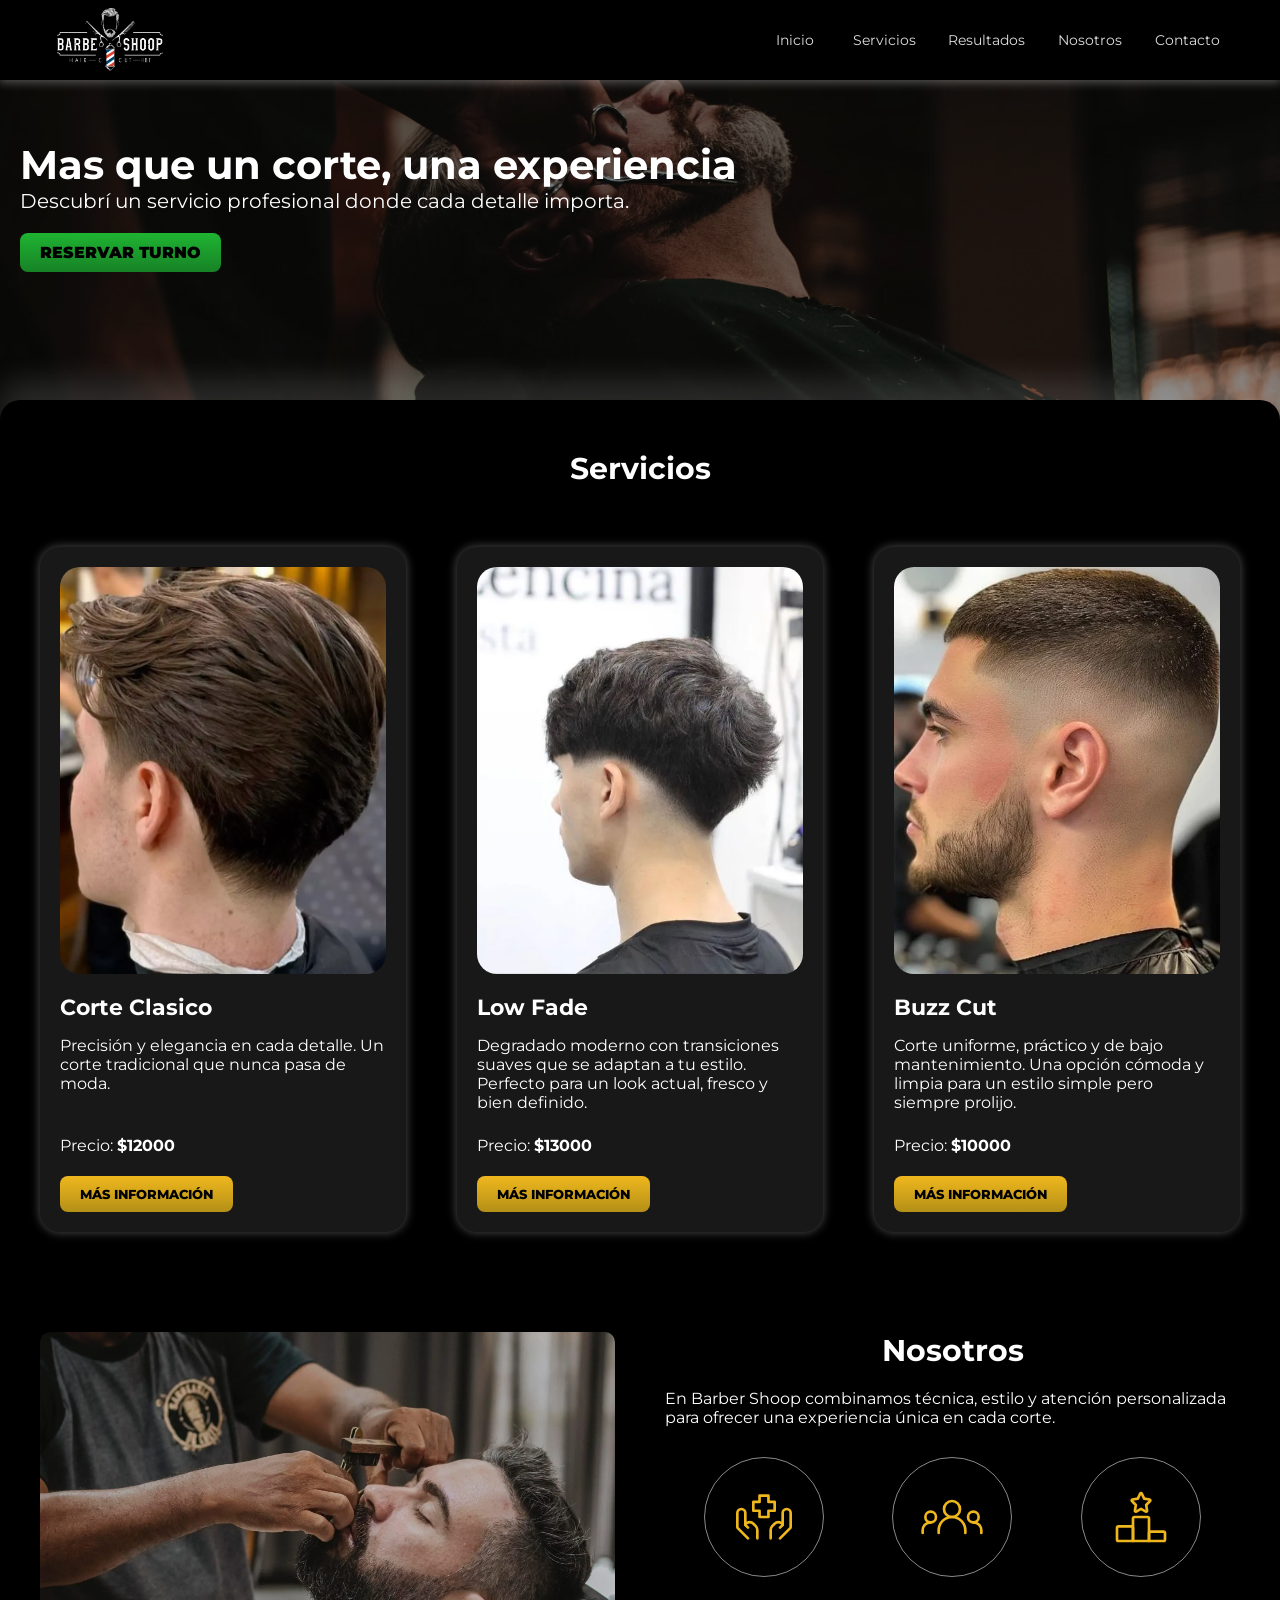
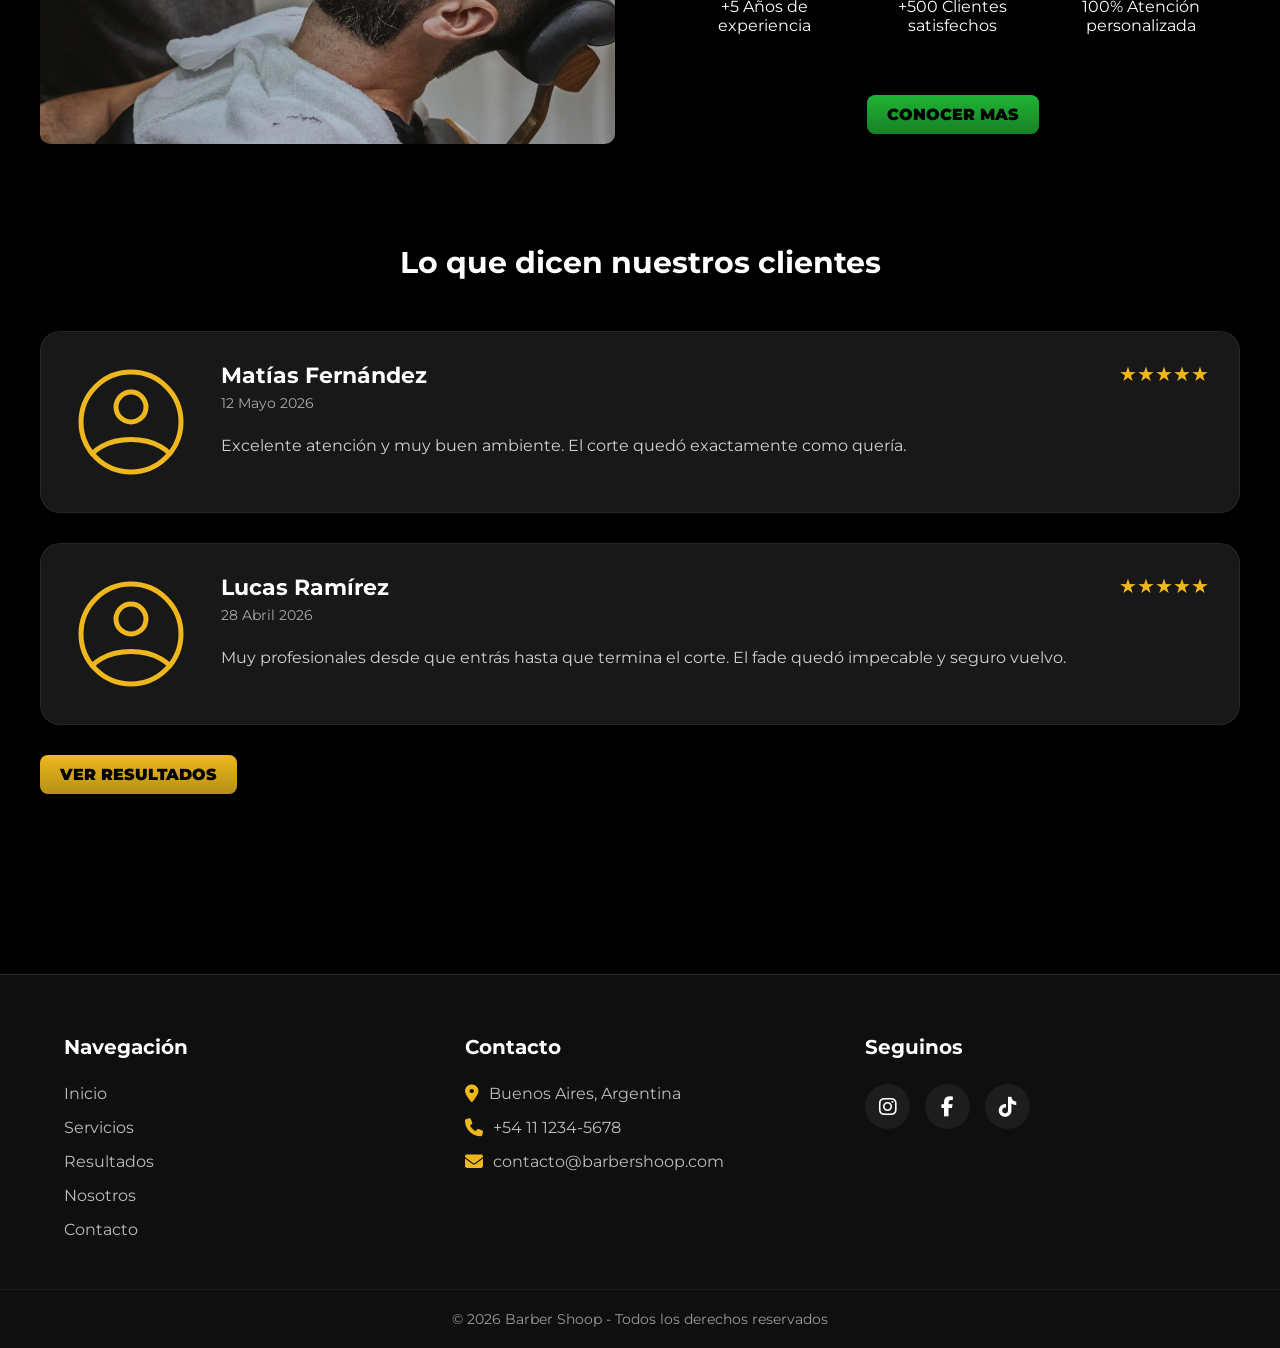
==== commit 77d24e58: "Se agrego una seccion de resultados en el home y se maqueto 2 secciones para la pagina resultados" ====
--- a/index.html
+++ b/index.html
@@ -126,21 +126,21 @@
                 <div class="nosotros__info">
                         <div>
                             <div class="nosotros__icon">
-                                <img src="../img/icons/healthcare.svg" alt="">
+                                <img src="../img/icons/healthcare.svg" alt="icono de experiencia">
                             </div>
                             <p>+5 Años de experiencia</p>
                         </div>
 
                         <div>
                             <div class="nosotros__icon">
-                                <img src="../img/icons/community.svg" alt="">
+                                <img src="../img/icons/community.svg" alt="icono de clientes">
                             </div>
                             <p>+500 Clientes satisfechos</p>
                         </div>
 
                         <div>
                             <div class="nosotros__icon">
-                                <img src="../img/icons/leaderboard-star.svg" alt="">
+                                <img src="../img/icons/leaderboard-star.svg" alt="icono de atencion personalizada">
                             </div>
                             <p>100% Atención personalizada</p>
                         </div>
@@ -149,8 +149,73 @@
                     Conocer Mas
                 </a>
                 
-            
         </section>
+
+        
+            <section class="reviews">
+
+                <h2>Lo que dicen nuestros clientes</h2>
+
+                <div class="reviews__container">
+
+                    <article class="review">
+
+                        <img class="review__img" src="../img/icons/profile-circle.svg" alt="Cliente satisfecho">
+
+                        <div class="review__content">
+
+                            <div class="review__header">
+                                <div>
+                                    <h3>Matías Fernández</h3>
+                                    <p>12 Mayo 2026</p>
+                                </div>
+
+                                <div class="review__stars">
+                                    ★★★★★
+                                </div>
+                            </div>
+
+                            <p class="review__text">
+                                Excelente atención y muy buen ambiente.
+                                El corte quedó exactamente como quería.
+                            </p>
+
+                        </div>
+
+                    </article>
+
+                    <article class="review">
+
+                        <img class="review__img" src="../img/icons/profile-circle.svg" alt="Cliente satisfecho">
+
+                        <div class="review__content">
+
+                            <div class="review__header">
+                                <div>
+                                    <h3>Lucas Ramírez</h3>
+                                    <p>28 Abril 2026</p>
+                                </div>
+
+                                <div class="review__stars">
+                                    ★★★★★
+                                </div>
+                            </div>
+
+                            <p class="review__text">
+                                Muy profesionales desde que entrás hasta que termina el corte.
+                                El fade quedó impecable y seguro vuelvo.
+                            </p>
+
+                        </div>
+
+                    </article>
+
+                    <a href="pages/resultados.html" class=" button button--amarillo">Ver resultados</a>
+
+                </div>
+
+            </section> <!-- .reviews -->
+
     </section>
     </main>
     <footer class="footer">
--- a/css/styles.css
+++ b/css/styles.css
@@ -594,7 +594,12 @@
     height: min(70vw, 30rem);
   }
   .container .nosotros .nosotros__content .nosotros__info div .nosotros__icon img {
-    scale: 2;
+    scale: 1.4;
+  }
+}
+@media (max-width: 768px) and (max-width: 480px) {
+  .container .nosotros .nosotros__content .nosotros__info {
+    padding: 0;
   }
 }
 .container .nosotros .nosotros__content .button {
@@ -611,6 +616,11 @@
   }
   .container .nosotros .nosotros__content p {
     margin: 2rem 0;
+  }
+}
+@media (max-width: 1024px) and (max-width: 480px) {
+  .container .nosotros .nosotros__content {
+    padding: 0;
   }
 }
 .container .porque h2 {
@@ -633,7 +643,8 @@
 .container .porque .porque__card:hover {
   transform: translateY(-1rem);
 }
-.container .porque .porque__card h3, .container .porque .porque__card img {
+.container .porque .porque__card h3,
+.container .porque .porque__card img {
   margin: 0 auto;
   margin-bottom: 2rem;
 }
@@ -647,4 +658,99 @@
   }
 }
 
+.galeria__grid {
+  display: grid;
+  grid-template-columns: repeat(3, 1fr);
+  gap: 2rem;
+}
+.galeria__item {
+  overflow: hidden;
+  border-radius: 2rem;
+  background-color: #181818;
+}
+.galeria__item img {
+  width: 100%;
+  height: 100%;
+  object-fit: cover;
+  transition: transform 0.4s ease;
+}
+.galeria__item:hover img {
+  transform: scale(1.05);
+}
+@media (max-width: 1024px) {
+  .galeria__grid {
+    grid-template-columns: repeat(2, 1fr);
+  }
+}
+@media (max-width: 480px) {
+  .galeria__grid {
+    grid-template-columns: 1fr;
+  }
+}
+
+.reviews h2 {
+  text-align: center;
+  margin-bottom: 5rem;
+}
+.reviews__container {
+  display: flex;
+  flex-direction: column;
+  gap: 3rem;
+  margin-bottom: 5rem;
+}
+.reviews .button {
+  width: fit-content;
+}
+
+.review {
+  display: flex;
+  gap: 3rem;
+  padding: 3rem;
+  border-radius: 2rem;
+  background-color: #181818;
+  border: 1px solid rgba(255, 255, 255, 0.0666666667);
+}
+.review__img {
+  width: 12rem;
+  height: 12rem;
+  border-radius: 50%;
+  object-fit: cover;
+  flex-shrink: 0;
+}
+.review__content {
+  width: 100%;
+}
+.review__header {
+  display: flex;
+  justify-content: space-between;
+  gap: 2rem;
+  margin-bottom: 2rem;
+}
+.review__header h3 {
+  margin-bottom: 0.5rem;
+}
+.review__header p {
+  color: #aaa;
+  font-size: 1.4rem;
+}
+.review__stars {
+  color: #efb71e;
+  font-size: 2rem;
+}
+.review__text {
+  line-height: 2.8rem;
+  color: #d1d1d1;
+}
+@media (max-width: 768px) {
+  .review {
+    flex-direction: column;
+    align-items: center;
+    text-align: center;
+  }
+  .review__header {
+    flex-direction: column;
+    align-items: center;
+  }
+}
+
 /*# sourceMappingURL=styles.css.map */
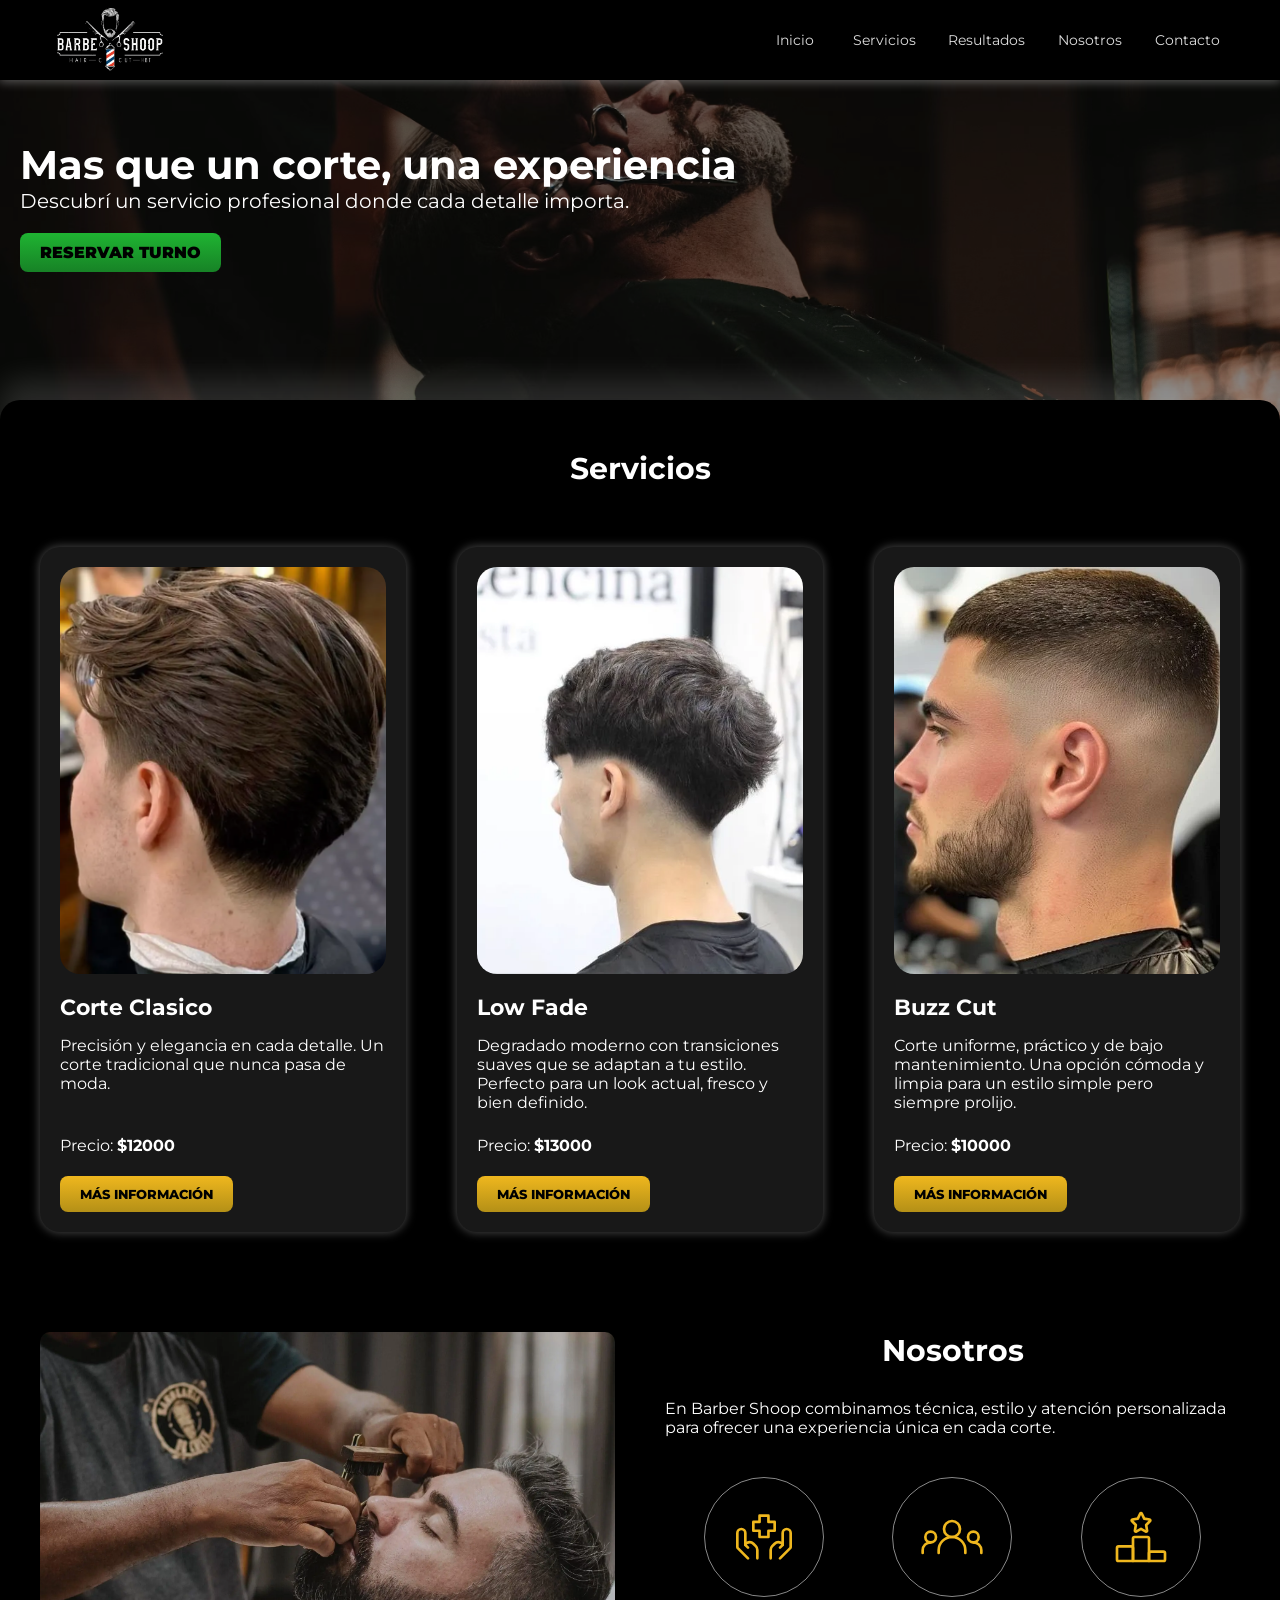
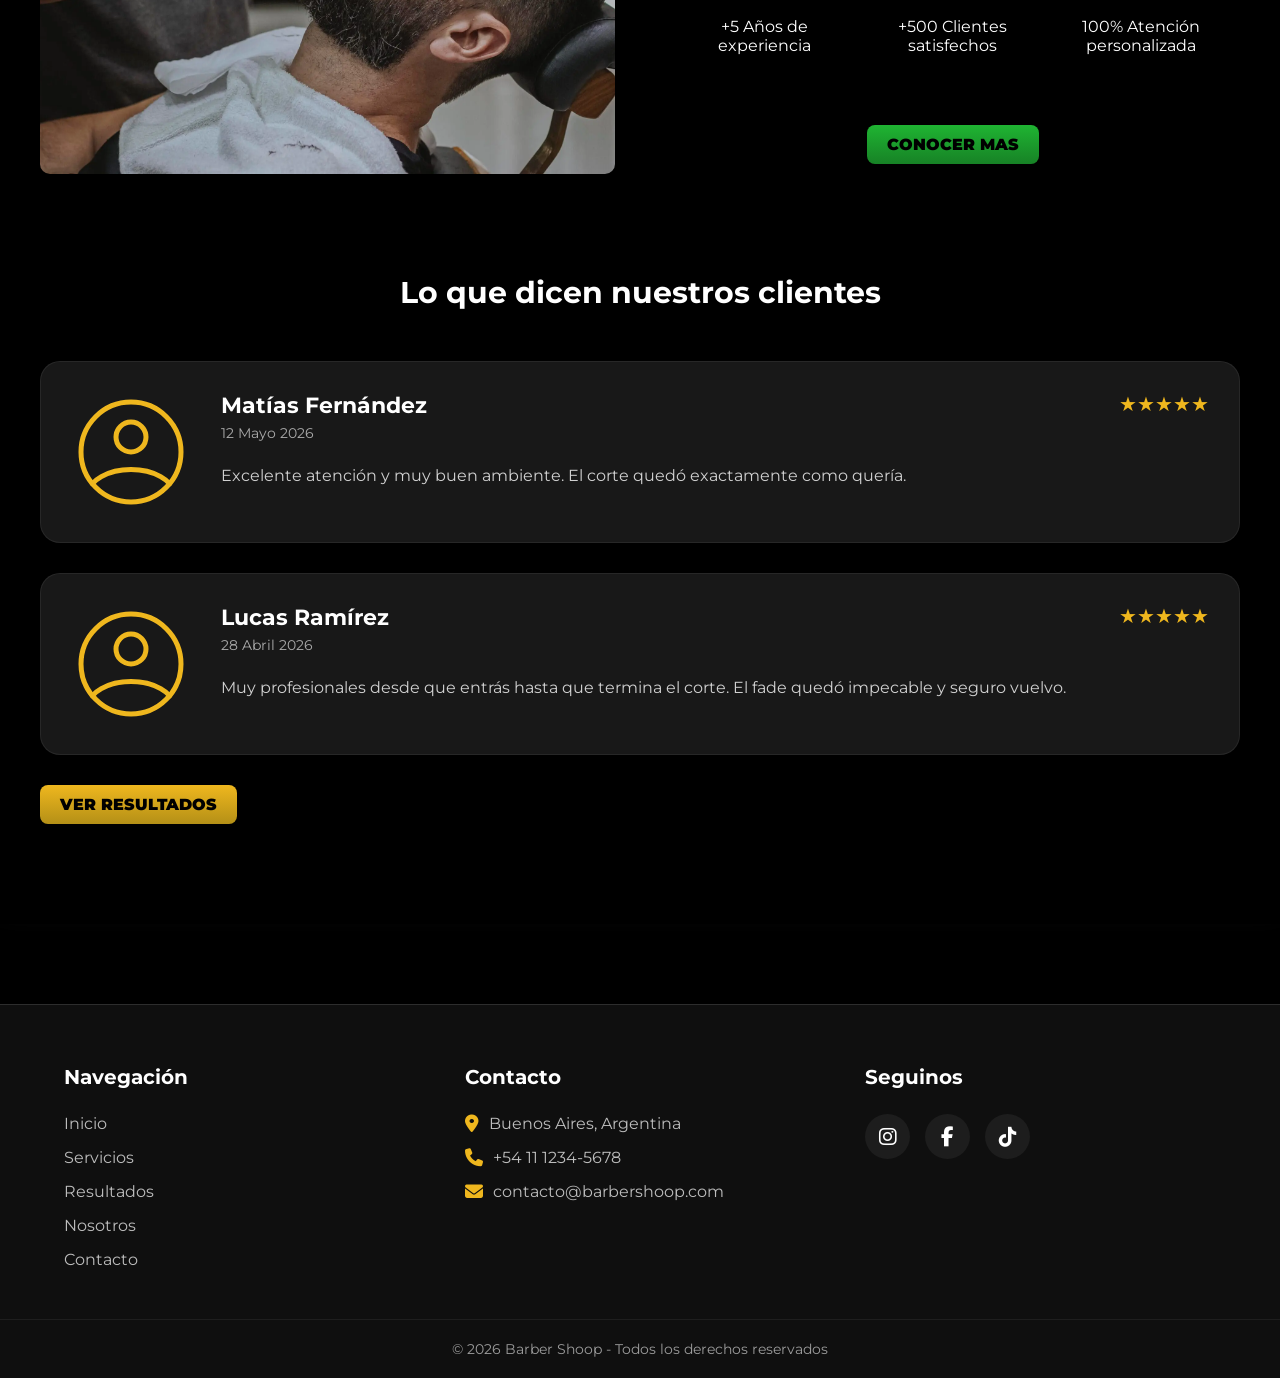
==== commit 7548eb15: "Se aplico responsive a los botones para tablet - Se maqueto la seccion de la pagina Contacto - Se ag" ====
--- a/index.html
+++ b/index.html
@@ -126,21 +126,21 @@
                 <div class="nosotros__info">
                         <div>
                             <div class="nosotros__icon">
-                                <img src="../img/icons/healthcare.svg" alt="icono de experiencia">
+                                <img src="./img/icons/healthcare.svg" alt="icono de experiencia">
                             </div>
                             <p>+5 Años de experiencia</p>
                         </div>
 
                         <div>
                             <div class="nosotros__icon">
-                                <img src="../img/icons/community.svg" alt="icono de clientes">
+                                <img src="./img/icons/community.svg" alt="icono de clientes">
                             </div>
                             <p>+500 Clientes satisfechos</p>
                         </div>
 
                         <div>
                             <div class="nosotros__icon">
-                                <img src="../img/icons/leaderboard-star.svg" alt="icono de atencion personalizada">
+                                <img src="./img/icons/leaderboard-star.svg" alt="icono de atencion personalizada">
                             </div>
                             <p>100% Atención personalizada</p>
                         </div>
@@ -160,7 +160,7 @@
 
                     <article class="review">
 
-                        <img class="review__img" src="../img/icons/profile-circle.svg" alt="Cliente satisfecho">
+                        <img class="review__img" src="./img/icons/profile-circle.svg" alt="Cliente satisfecho">
 
                         <div class="review__content">
 
@@ -186,7 +186,7 @@
 
                     <article class="review">
 
-                        <img class="review__img" src="../img/icons/profile-circle.svg" alt="Cliente satisfecho">
+                        <img class="review__img" src="./img/icons/profile-circle.svg" alt="Cliente satisfecho">
 
                         <div class="review__content">
 
@@ -224,11 +224,11 @@
             <div class="footer__links">
                 <h3>Navegación</h3>
 
-                <a href="../index.html">Inicio</a>
-                <a href="../pages/servicios.html">Servicios</a>
-                <a href="../pages/resultados.html">Resultados</a>
-                <a href="../pages/nosotros.html">Nosotros</a>
-                <a href="../pages/contacto.html">Contacto</a>
+                <a href="index.html">Inicio</a>
+                <a href="pages/servicios.html">Servicios</a>
+                <a href="pages/resultados.html">Resultados</a>
+                <a href="pages/nosotros.html">Nosotros</a>
+                <a href="pages/contacto.html">Contacto</a>
             </div>
 
             <div class="footer__contact">
--- a/css/styles.css
+++ b/css/styles.css
@@ -553,7 +553,7 @@
   display: flex;
   flex-direction: column;
   justify-content: space-between;
-  gap: 1rem;
+  gap: 2rem;
 }
 .container .nosotros .nosotros__content h2 {
   margin-bottom: 1rem;
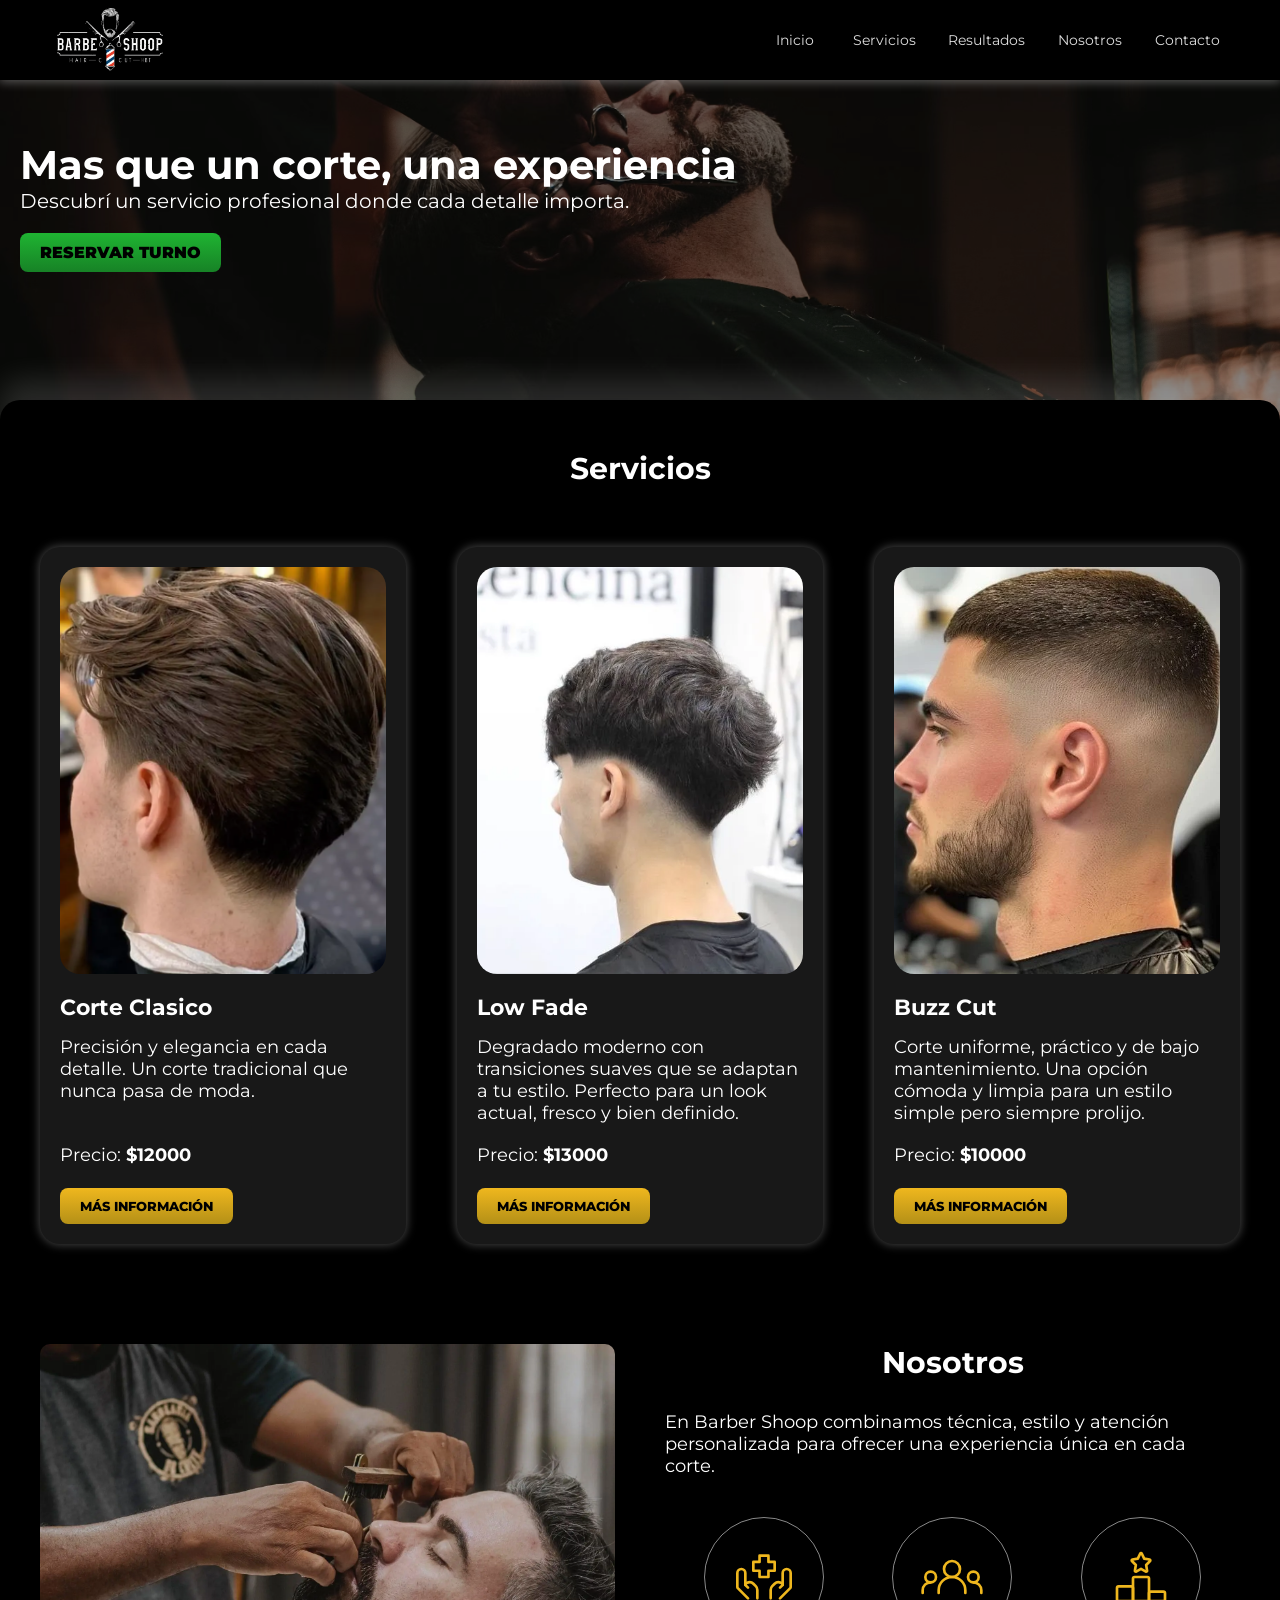
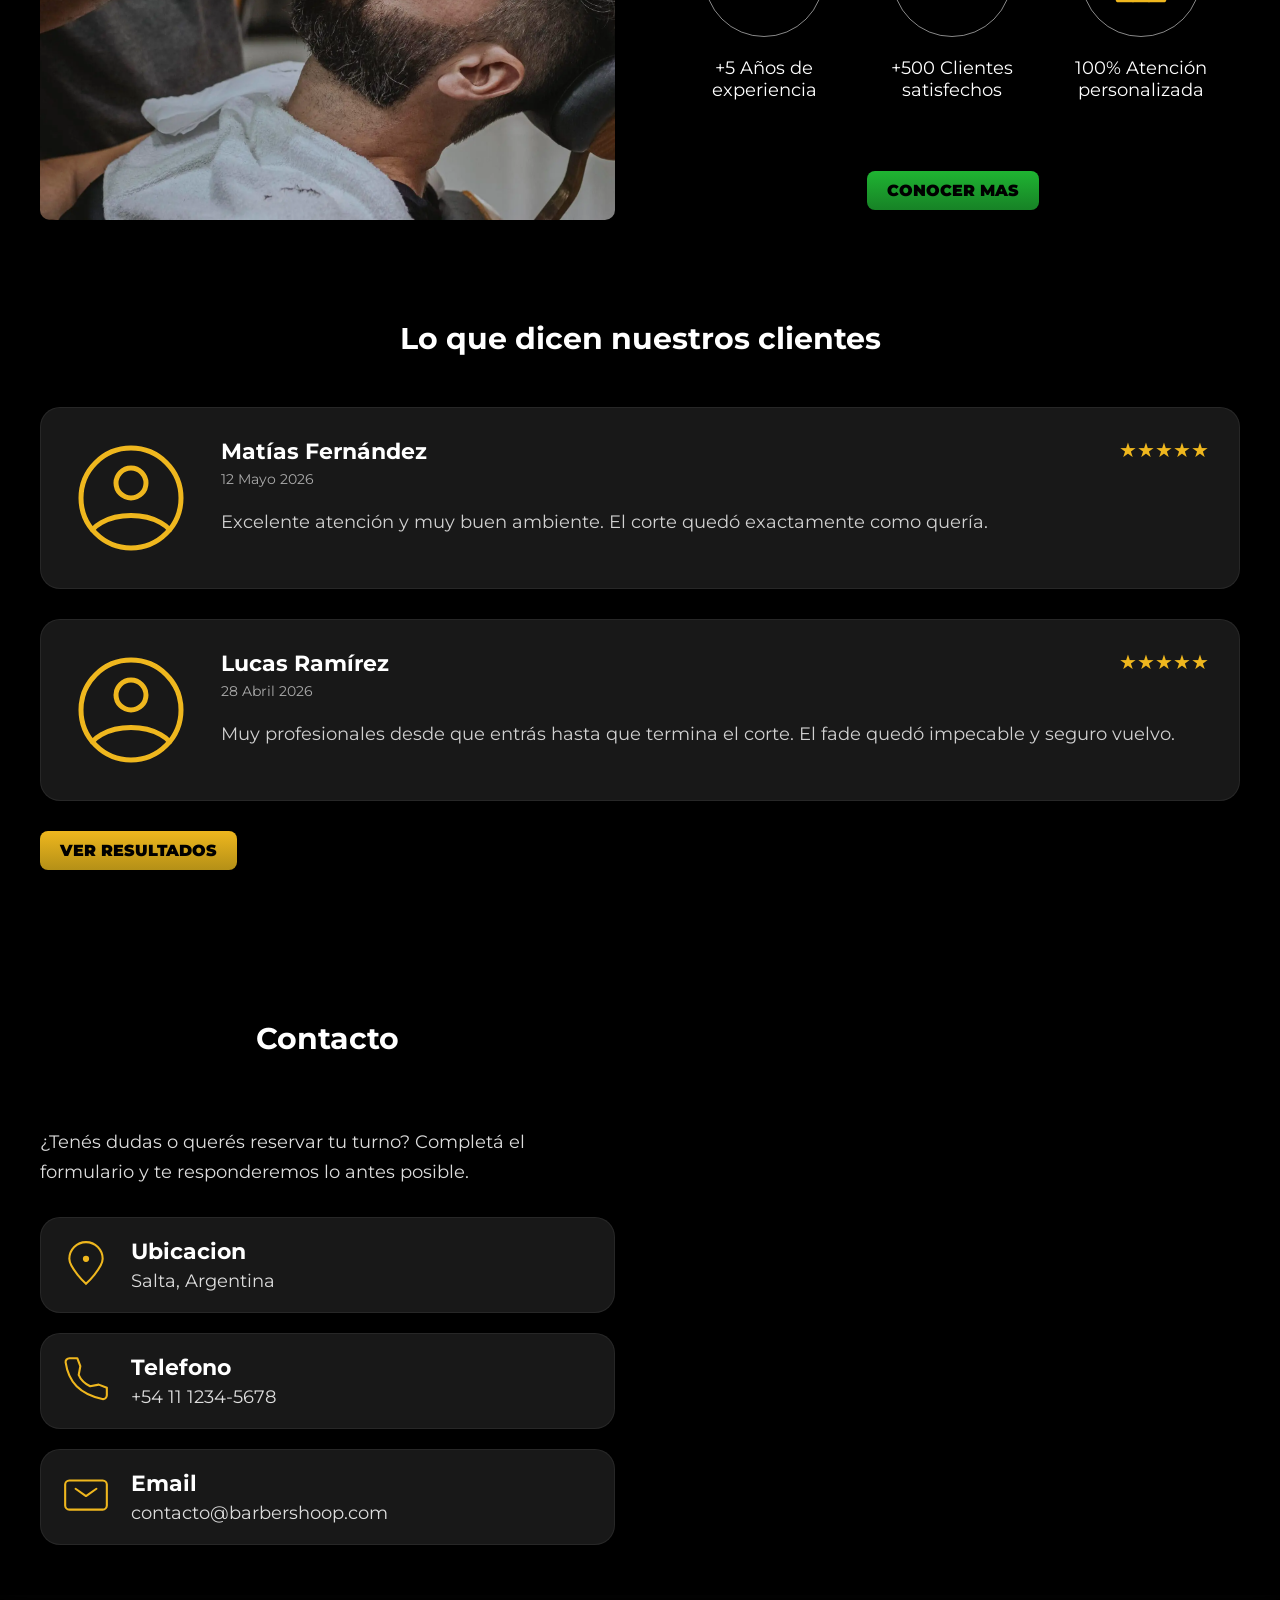
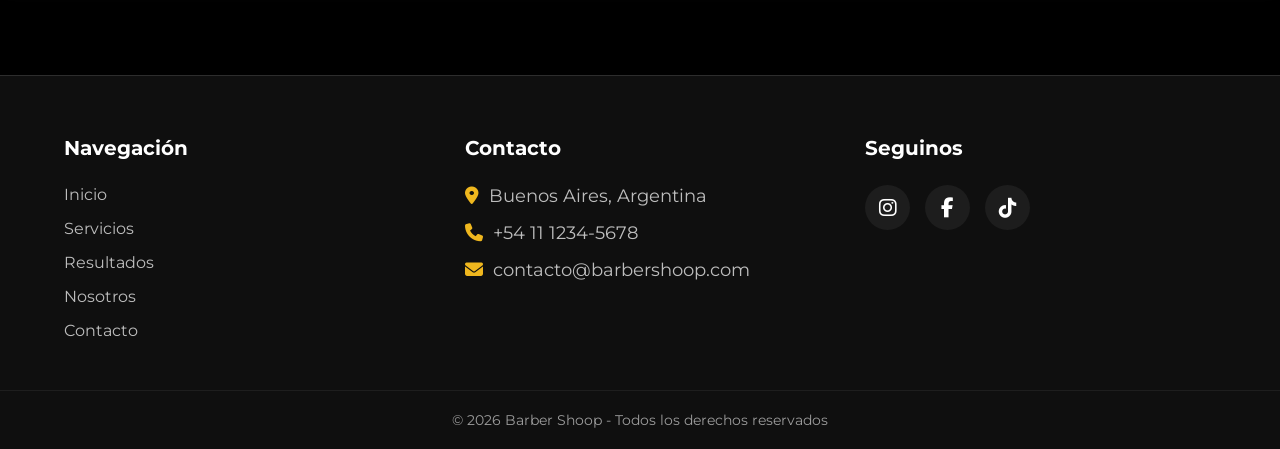
==== commit 708e697e: "Se agrego la seccion de nosotros al inicio y se agregaron meta etiquetas SEO" ====
--- a/index.html
+++ b/index.html
@@ -4,6 +4,10 @@
 <head>
     <meta charset="UTF-8">
     <meta name="viewport" content="width=device-width, initial-scale=1.0">
+    <meta name="description" content="Barber Shoop es una barbería moderna en Salta especializada en cortes clásicos, fades y atención personalizada. Reservá tu turno y viví una experiencia única.">
+    <meta name="keywords" content="barbería, barbería en Salta, cortes de cabello, fade, buzz cut, low fade, barber shop, peluquería masculina">
+    <meta name="author" content="Emiliano Apaza">
+    
     <link rel="stylesheet" href="./css/styles.css">
 
     <!-- Fonts -->
@@ -63,67 +67,72 @@
 
                 <h2>Servicios</h2>
                 <div class="container-cards">
-                <div class="card">
-                    <img class="card__img" src="./img/corte-clasico.webp" alt="Corte clásico de barbería">
-                    <div class="card__div">
-                        <div class="card__info">
-                            <h3>Corte Clasico</h3>
-                            <p>Precisión y elegancia en cada detalle. Un corte tradicional que nunca pasa de moda.</p>
-                            <p class="card__precio">Precio: <span>$12000</span></p>
-                        </div>
-                        <div class="card__container-button">
-                            <a class="button--medium button--amarillo" href="./pages/servicios.html">Más Información</a>
-                        </div>
-                    </div>
-                </div>
-                <div class="card">
-                    <img class="card__img" src="./img/low-fade.webp" alt="Corte low fade moderno">
-                    <div class="card__div">
-                        <div class="card__info">
-                            <h3>Low Fade</h3>
-                            <p>Degradado moderno con transiciones suaves que se adaptan a tu estilo. Perfecto para un
-                                look actual, fresco y bien definido.</p>
-                            <p class="card__precio">Precio: <span>$13000</span></p>
-                        </div>
-                        <div class="card__container-button">
-                            <a class="button--medium button--amarillo" href="./pages/servicios.html">Más Información</a>
-                        </div>
-                    </div>
-                </div>
-
-                <div class="card">
-                    <img class="card__img" src="./img/corte-corto.webp" alt="Corte buzz cut rapado">
-                    <div class="card__div">
-                        <div class="card__info">
-                            <h3>Buzz Cut</h3>
-                            <p>Corte uniforme, práctico y de bajo mantenimiento. Una opción cómoda y limpia para un
-                                estilo simple pero siempre prolijo.</p>
-                            <p class="card__precio">Precio: <span>$10000</span></p>
-                        </div>
-                        <div class="card__container-button">
-                            <a class="button--medium button--amarillo" href="./pages/servicios.html">Más Información</a>
-                        </div>
-                    </div>
-                </div>
-
-            </div>
+                    <div class="card">
+                        <img class="card__img" src="./img/corte-clasico.webp" alt="Corte clásico de barbería">
+                        <div class="card__div">
+                            <div class="card__info">
+                                <h3>Corte Clasico</h3>
+                                <p>Precisión y elegancia en cada detalle. Un corte tradicional que nunca pasa de moda.
+                                </p>
+                                <p class="card__precio">Precio: <span>$12000</span></p>
+                            </div>
+                            <div class="card__container-button">
+                                <a class="button--medium button--amarillo" href="./pages/servicios.html">Más
+                                    Información</a>
+                            </div>
+                        </div>
+                    </div>
+                    <div class="card">
+                        <img class="card__img" src="./img/low-fade.webp" alt="Corte low fade moderno">
+                        <div class="card__div">
+                            <div class="card__info">
+                                <h3>Low Fade</h3>
+                                <p>Degradado moderno con transiciones suaves que se adaptan a tu estilo. Perfecto para
+                                    un
+                                    look actual, fresco y bien definido.</p>
+                                <p class="card__precio">Precio: <span>$13000</span></p>
+                            </div>
+                            <div class="card__container-button">
+                                <a class="button--medium button--amarillo" href="./pages/servicios.html">Más
+                                    Información</a>
+                            </div>
+                        </div>
+                    </div>
+
+                    <div class="card">
+                        <img class="card__img" src="./img/corte-corto.webp" alt="Corte buzz cut rapado">
+                        <div class="card__div">
+                            <div class="card__info">
+                                <h3>Buzz Cut</h3>
+                                <p>Corte uniforme, práctico y de bajo mantenimiento. Una opción cómoda y limpia para un
+                                    estilo simple pero siempre prolijo.</p>
+                                <p class="card__precio">Precio: <span>$10000</span></p>
+                            </div>
+                            <div class="card__container-button">
+                                <a class="button--medium button--amarillo" href="./pages/servicios.html">Más
+                                    Información</a>
+                            </div>
+                        </div>
+                    </div>
+
+                </div>
             </section>
             <section class="nosotros">
-                
-            <div class="nosotros__img">
-                <img src="img/hero-nosotros.webp" alt="Barbero trabajando">
-            </div>
-
-            <div class="nosotros__content">
-
-                <h2>Nosotros</h2>
-
-                <p>
-                    En Barber Shoop combinamos técnica, estilo y atención personalizada
-                    para ofrecer una experiencia única en cada corte.
-                </p>
-
-                <div class="nosotros__info">
+
+                <div class="nosotros__img">
+                    <img src="img/hero-nosotros.webp" alt="Barbero trabajando">
+                </div>
+
+                <div class="nosotros__content">
+
+                    <h2>Nosotros</h2>
+
+                    <p>
+                        En Barber Shoop combinamos técnica, estilo y atención personalizada
+                        para ofrecer una experiencia única en cada corte.
+                    </p>
+
+                    <div class="nosotros__info">
                         <div>
                             <div class="nosotros__icon">
                                 <img src="./img/icons/healthcare.svg" alt="icono de experiencia">
@@ -144,14 +153,14 @@
                             </div>
                             <p>100% Atención personalizada</p>
                         </div>
-            </div>
-                <a class="button button-verde" href="./pages/nosotros.html">
-                    Conocer Mas
-                </a>
-                
-        </section>
-
-        
+                    </div>
+                    <a class="button button-verde" href="./pages/nosotros.html">
+                        Conocer Mas
+                    </a>
+
+            </section>
+
+
             <section class="reviews">
 
                 <h2>Lo que dicen nuestros clientes</h2>
@@ -215,8 +224,43 @@
                 </div>
 
             </section> <!-- .reviews -->
-
-    </section>
+            <section class="contacto">
+
+                <div class="contacto__info">
+                    <h2>Contacto</h2>
+                    <p class="contacto__texto">¿Tenés dudas o querés reservar tu turno? Completá el formulario y te
+                        responderemos lo antes posible.</p>
+                    <div class="contacto__data">
+                        <div class="contacto__item">
+                            <img src="../img/icons/map-pin.svg" alt="Ubicacion">
+                            <div>
+                                <h3>Ubicacion</h3>
+                                <p>Salta, Argentina</p>
+                            </div>
+                        </div>
+                        <div class="contacto__item">
+                            <img src="../img/icons/phone.svg" alt="Telefono">
+                            <div>
+                                <h3>Telefono</h3>
+                                <p>+54 11 1234-5678</p>
+                            </div>
+                        </div>
+                        <div class="contacto__item">
+                            <img src="../img/icons/mail.svg" alt="Mail">
+                            <div>
+                                <h3>Email</h3>
+                                <p>contacto@barbershoop.com</p>
+                            </div>
+                        </div>
+                    </div>
+                </div>
+                <div class="contacto__map">
+                    <iframe
+                        src="https://www.google.com/maps/embed?pb=!1m14!1m8!1m3!1d1919.2859774051233!2d-65.40798137216287!3d-24.756750690297356!3m2!1i1024!2i768!4f13.1!3m3!1m2!1s0x941bc16037e83875%3A0xcf90133c6ac0ec3c!2sPje.%20Jard%C3%ADn%20544%2C%20A4400%20Salta!5e0!3m2!1ses!2sar!4v1778469229459!5m2!1ses!2sar"
+                        style="border: 0;" allowfullscreen="" loading="lazy"
+                        referrerpolicy="no-referrer-when-downgrade"></iframe>
+                </div>
+            </section>
     </main>
     <footer class="footer">
         <div class="container footer__container">
--- a/css/styles.css
+++ b/css/styles.css
@@ -1,5 +1,6 @@
 html {
   font-size: 62.5%;
+  scroll-behavior: smooth;
 }
 
 body {
@@ -48,12 +49,16 @@
 }
 
 h2 {
-  font-size: 3rem;
+  font-size: clamp(1.6rem, 10vw, 3rem);
   text-align: center;
 }
 
 h3 {
-  font-size: 2.2rem;
+  font-size: clamp(1.4rem, 8vw, 2.2rem);
+}
+
+p {
+  font-size: clamp(0.8rem, 4vw, 1.8rem);
 }
 
 * {
@@ -254,6 +259,14 @@
   header .hero {
     height: 40rem;
   }
+  header .hero .hero-info {
+    top: 30%;
+  }
+}
+@media (max-width: 1024px) and (max-width: 480px) {
+  header .hero .hero-info {
+    top: 20%;
+  }
 }
 
 .hero-info {
@@ -283,6 +296,18 @@
     width: 100%;
   }
 }
+.container-cards .card {
+  flex: 1;
+  border-radius: 2rem;
+  padding: 2rem;
+  background-color: #181818;
+  gap: 2rem;
+  box-shadow: 0 0 1rem 0.1rem rgba(255, 255, 255, 0.2666666667);
+  display: flex;
+  flex-direction: column;
+  overflow: hidden;
+}
+
 main .bug-fixed {
   margin-top: 8rem;
 }
@@ -325,15 +350,6 @@
   padding-top: 2rem;
 }
 .container-cards .card {
-  flex: 1;
-  border-radius: 2rem;
-  padding: 2rem;
-  gap: 2rem;
-  background-color: #181818;
-  box-shadow: 0 0 1rem 0.1rem rgba(255, 255, 255, 0.2666666667);
-  display: flex;
-  flex-direction: column;
-  overflow: hidden;
   /*height: fit-content;*/
 }
 .container-cards .card .card__img {
@@ -449,18 +465,6 @@
   display: grid;
   grid-template-columns: repeat(3, 1fr);
   gap: 5rem;
-}
-.footer__brand {
-  display: flex;
-  flex-direction: column;
-  gap: 2rem;
-}
-.footer__brand img {
-  width: 16rem;
-}
-.footer__brand p {
-  line-height: 2.7rem;
-  color: #bdbdbd;
 }
 .footer__links, .footer__contact, .footer__social {
   display: flex;
@@ -606,6 +610,12 @@
   margin: 1rem;
   width: fit-content;
   align-self: center;
+  text-align: center;
+}
+@media (max-width: 768px) {
+  .container .nosotros .nosotros__content .button {
+    width: 100%;
+  }
 }
 @media (max-width: 1024px) {
   .container .nosotros {
@@ -700,6 +710,12 @@
 }
 .reviews .button {
   width: fit-content;
+  text-align: center;
+}
+@media (max-width: 768px) {
+  .reviews .button {
+    width: 100%;
+  }
 }
 
 .review {
@@ -753,4 +769,131 @@
   }
 }
 
+.contacto {
+  display: grid;
+  grid-template-columns: 1fr 1fr;
+  gap: 5rem;
+}
+@media (max-width: 1024px) {
+  .contacto {
+    grid-template-columns: 1fr;
+  }
+}
+@media (max-width: 768px) {
+  .contacto {
+    padding: 1rem;
+  }
+}
+@media (max-width: 480px) {
+  .contacto {
+    padding: 1rem;
+  }
+}
+.contacto__info {
+  display: flex;
+  flex-direction: column;
+  justify-content: center;
+  gap: 3rem;
+}
+.contacto__info p {
+  color: #ddd;
+}
+.contacto__texto {
+  line-height: 3rem;
+}
+.contacto__data {
+  display: flex;
+  flex-direction: column;
+  gap: 2rem;
+}
+.contacto__item {
+  display: flex;
+  gap: 2rem;
+  padding: 2rem;
+  background-color: #181818;
+  border-radius: 2rem;
+  border: 1px solid rgba(255, 255, 255, 0.0666666667);
+}
+.contacto__item img {
+  width: 5rem;
+  height: 5rem;
+}
+.contacto__item h3 {
+  margin-bottom: 0.5rem;
+}
+@media (max-width: 768px) {
+  .contacto__item {
+    flex-direction: column;
+    align-items: center;
+  }
+  .contacto__item div {
+    text-align: center;
+  }
+}
+@media (max-width: 480px) {
+  .contacto__item {
+    padding: 1rem;
+  }
+}
+.contacto__form {
+  display: flex;
+  flex-direction: column;
+  justify-content: space-between;
+  background-color: #181818;
+  padding: 4rem;
+  gap: 3rem;
+  border-radius: 2rem;
+}
+@media (max-width: 480px) {
+  .contacto__form {
+    padding: 2rem;
+  }
+}
+.contacto__field {
+  display: flex;
+  flex-direction: column;
+  gap: 1rem;
+}
+.contacto__field label {
+  font-weight: 600;
+}
+.contacto__field input, .contacto__field textarea {
+  width: 100%;
+  background-color: #111;
+  color: #fff;
+  border: 1px solid rgba(255, 255, 255, 0.0666666667);
+  padding: 1.5rem;
+  transition: border 0.3s;
+  border-radius: 1rem;
+  font-family: inherit;
+}
+.contacto__field input:focus, .contacto__field textarea:focus {
+  outline: none;
+  border-color: #efb71e;
+}
+@media (max-width: 240px) {
+  .contacto__field input, .contacto__field textarea {
+    padding: 0.5rem;
+  }
+}
+.contacto__field textarea {
+  height: 20rem;
+  resize: none;
+}
+.contacto .button {
+  padding: 1rem 0;
+}
+.contacto__map {
+  text-align: center;
+}
+.contacto iframe {
+  width: 50rem;
+  height: 100%;
+}
+@media (max-width: 1024px) {
+  .contacto iframe {
+    height: 50rem;
+  }
+}
+
 /*# sourceMappingURL=styles.css.map */
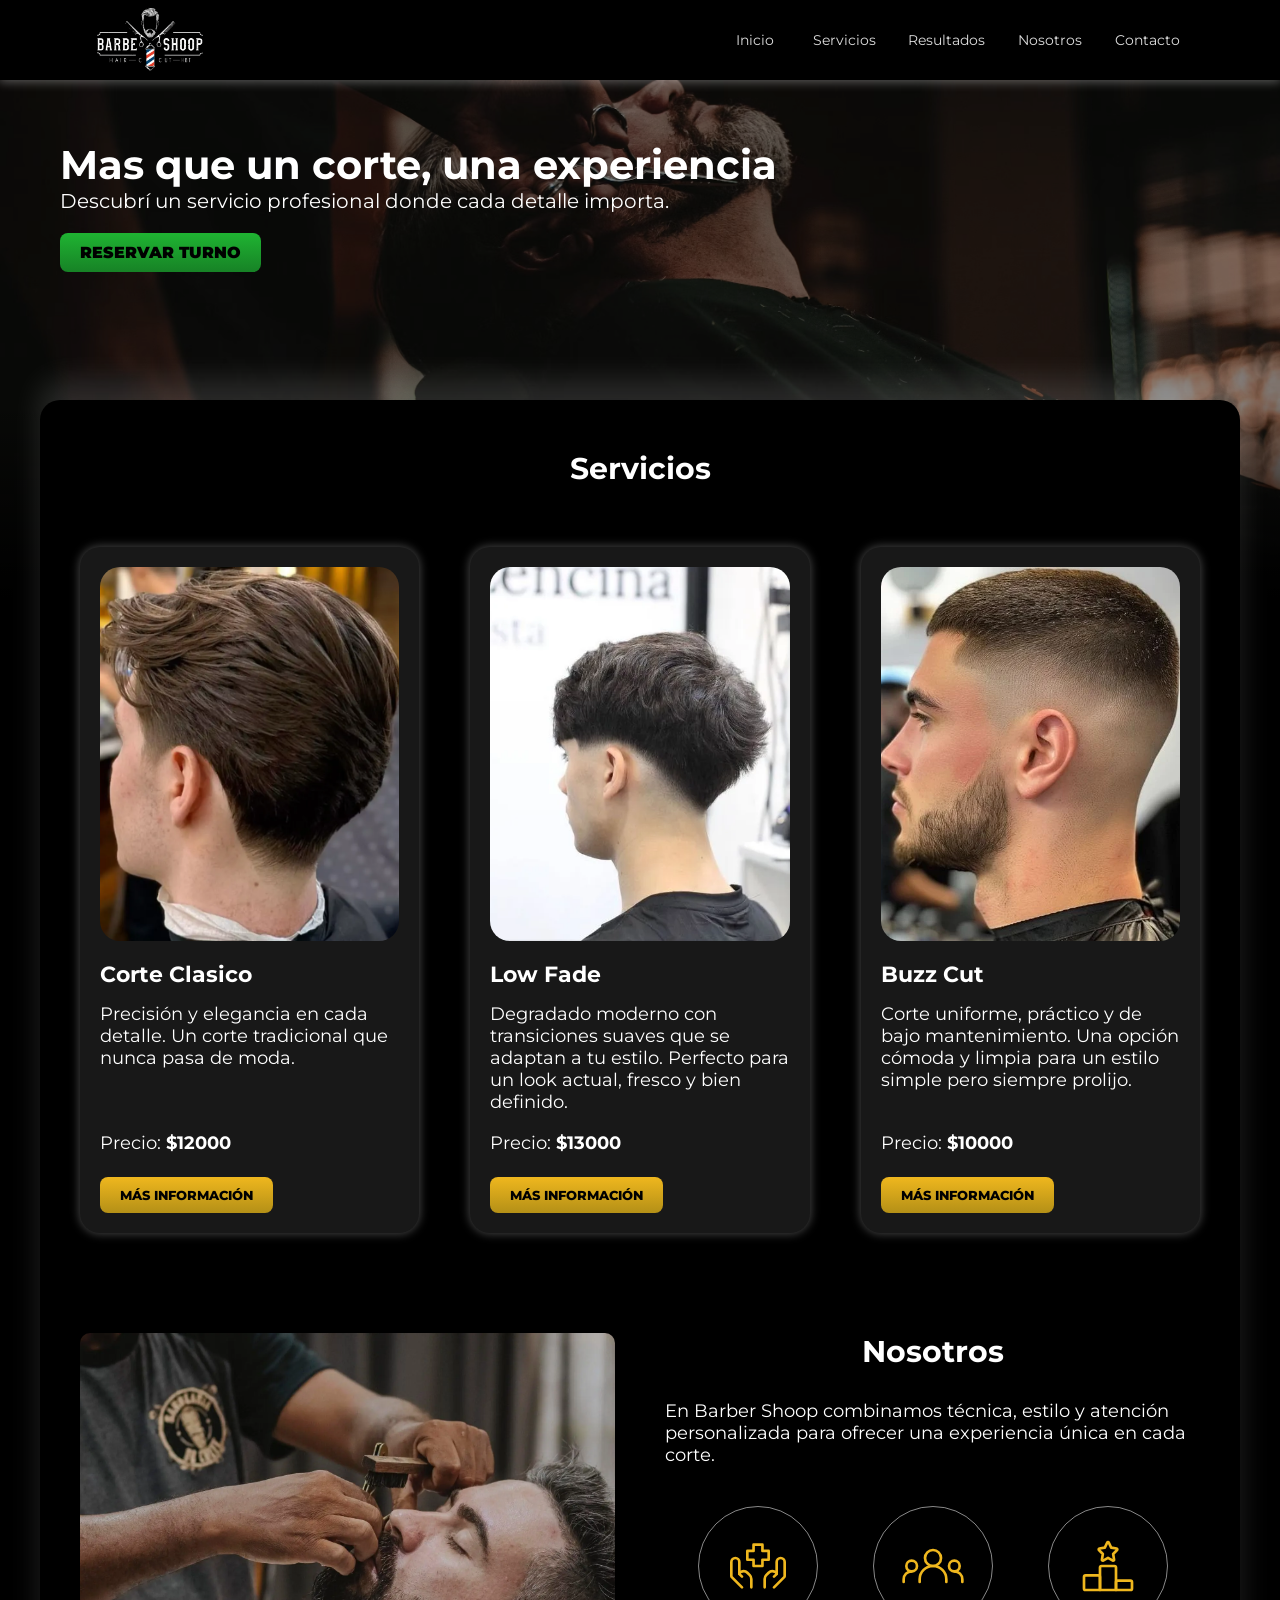
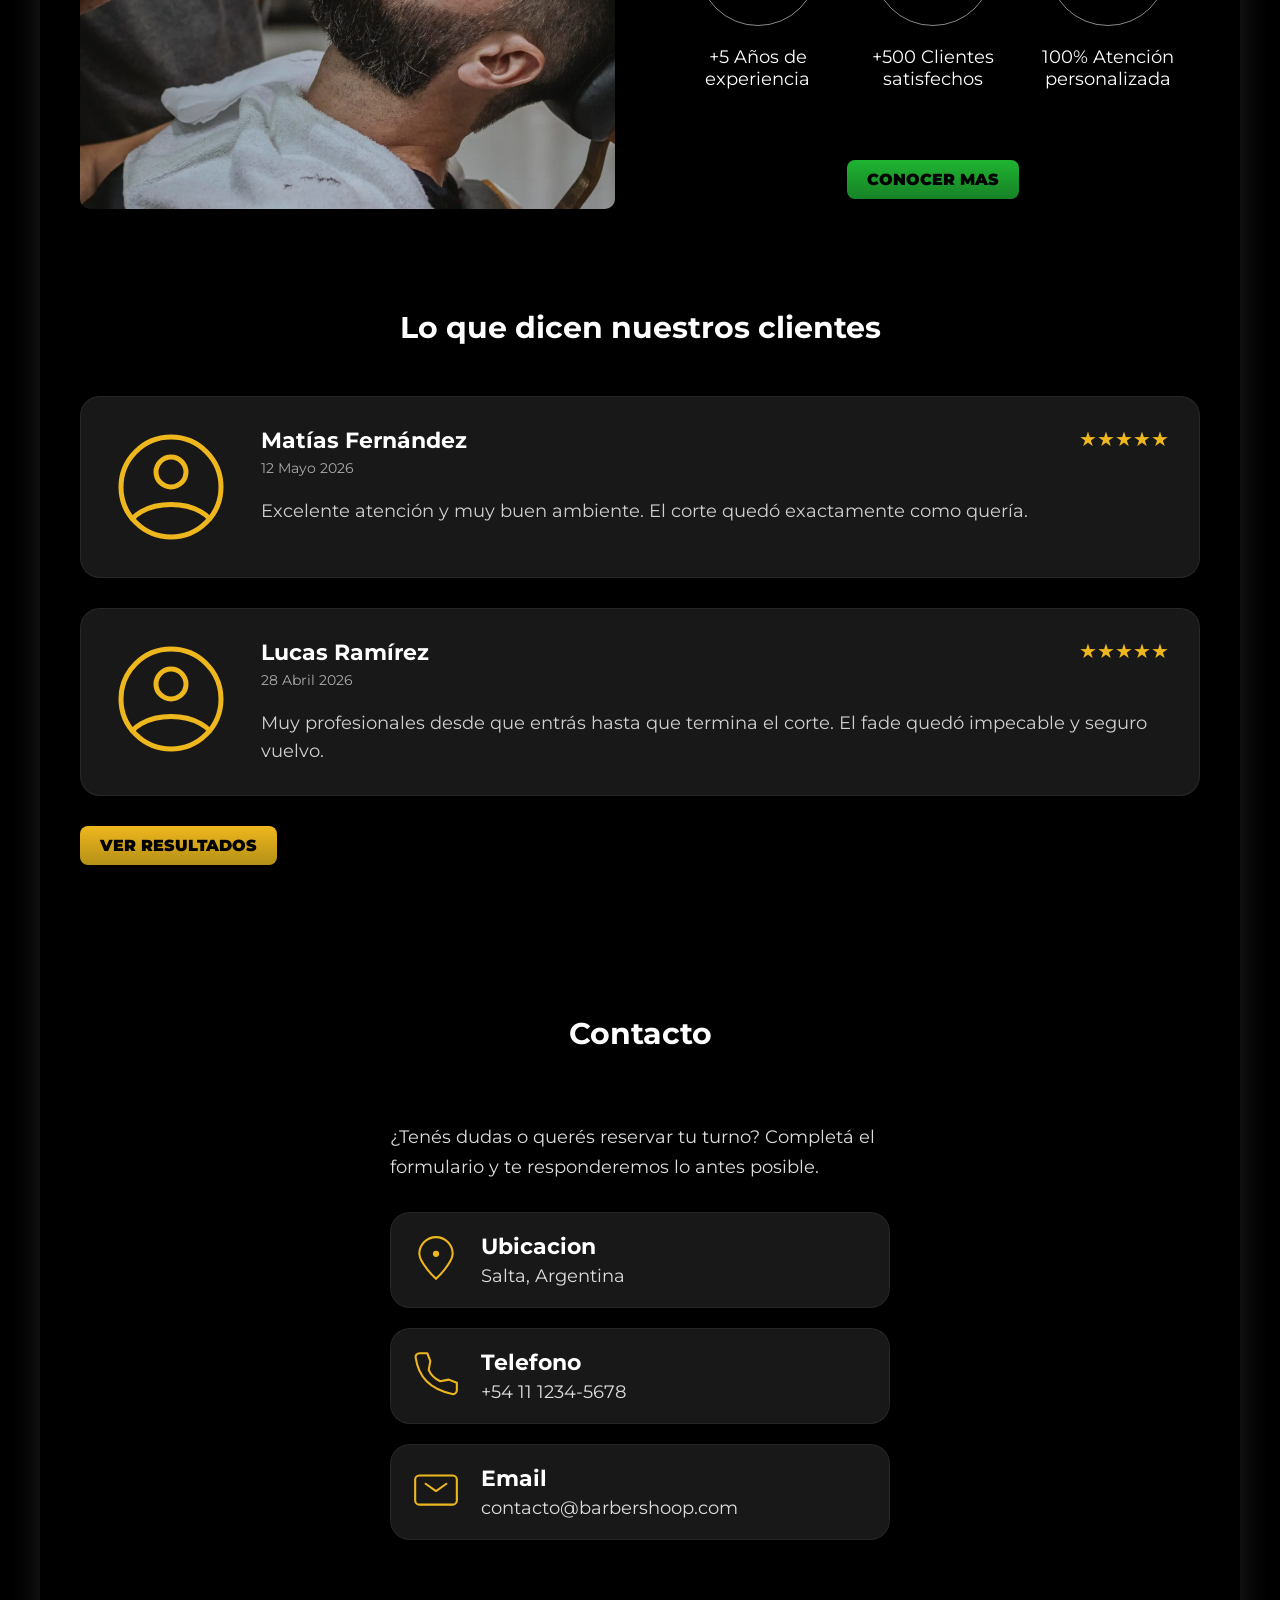
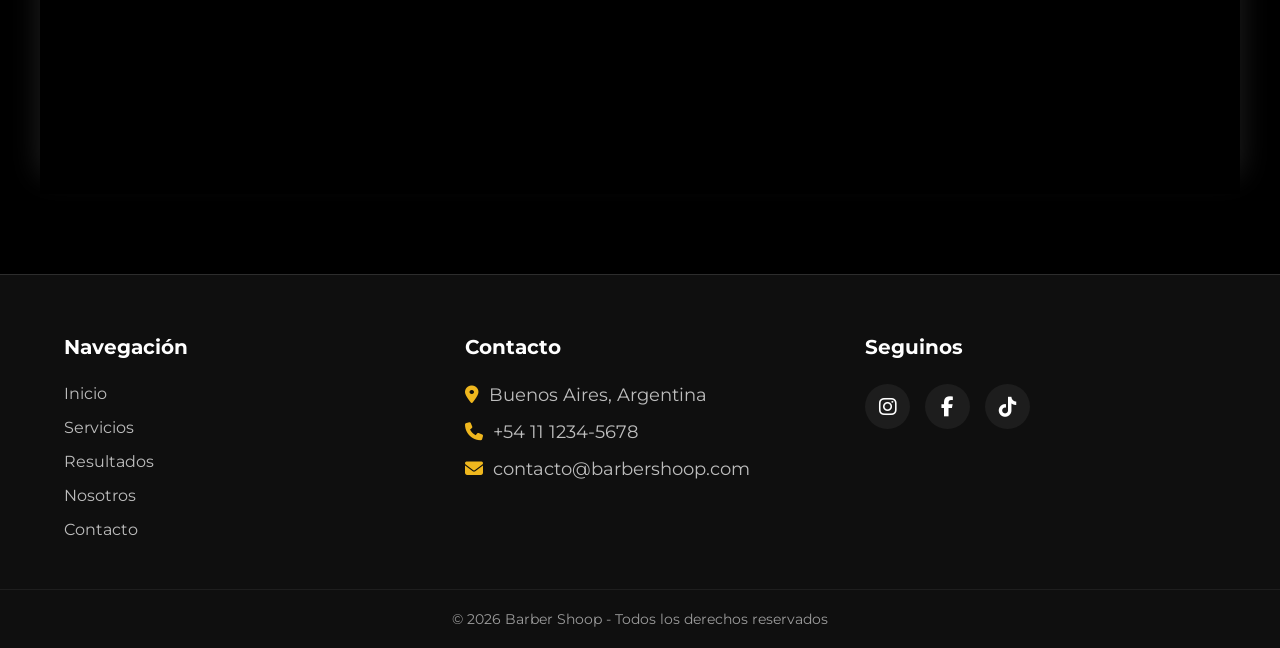
==== commit 712325b8: "Agregando funcionalidad JS" ====
--- a/index.html
+++ b/index.html
@@ -4,10 +4,12 @@
 <head>
     <meta charset="UTF-8">
     <meta name="viewport" content="width=device-width, initial-scale=1.0">
-    <meta name="description" content="Barber Shoop es una barbería moderna en Salta especializada en cortes clásicos, fades y atención personalizada. Reservá tu turno y viví una experiencia única.">
-    <meta name="keywords" content="barbería, barbería en Salta, cortes de cabello, fade, buzz cut, low fade, barber shop, peluquería masculina">
+    <meta name="description"
+        content="Barber Shoop es una barbería moderna en Salta especializada en cortes clásicos, fades y atención personalizada. Reservá tu turno y viví una experiencia única.">
+    <meta name="keywords"
+        content="barbería, barbería en Salta, cortes de cabello, fade, buzz cut, low fade, barber shop, peluquería masculina">
     <meta name="author" content="Emiliano Apaza">
-    
+
     <link rel="stylesheet" href="./css/styles.css">
 
     <!-- Fonts -->
@@ -61,6 +63,7 @@
             <div class="gradient"></div>
         </div>
     </header>
+
     <main>
         <section class="container gap-10rem container--overlap">
             <section class="servicios">
@@ -298,15 +301,15 @@
                 <h3>Seguinos</h3>
 
                 <div class="footer__icons">
-                    <a href="#">
+                    <a href="https://instagram.com">
                         <i class="fa-brands fa-instagram"></i>
                     </a>
 
-                    <a href="#">
+                    <a href="https://facebook.com">
                         <i class="fa-brands fa-facebook-f"></i>
                     </a>
 
-                    <a href="#">
+                    <a href="https://tiktok.com">
                         <i class="fa-brands fa-tiktok"></i>
                     </a>
                 </div>
--- a/css/styles.css
+++ b/css/styles.css
@@ -18,7 +18,7 @@
 }
 
 .container {
-  width: min(100%, 130rem);
+  width: min(100%, 120rem);
   margin: 0 auto;
 }
 
@@ -135,6 +135,11 @@
 main .gap-10rem {
   gap: 10rem;
 }
+@media (max-width: 1024px) {
+  main .gap-10rem {
+    gap: 6rem;
+  }
+}
 
 .nav {
   position: fixed;
@@ -771,7 +776,9 @@
 
 .contacto {
   display: grid;
-  grid-template-columns: 1fr 1fr;
+  grid-template-columns: 1fr;
+  max-width: 50rem;
+  margin: 0 auto;
   gap: 5rem;
 }
 @media (max-width: 1024px) {
@@ -794,6 +801,11 @@
   flex-direction: column;
   justify-content: center;
   gap: 3rem;
+}
+@media (max-width: 768px) {
+  .contacto__info h2 {
+    margin-top: 0;
+  }
 }
 .contacto__info p {
   color: #ddd;
@@ -893,7 +905,43 @@
 @media (max-width: 1024px) {
   .contacto iframe {
     height: 50rem;
-  }
+    width: 100%;
+  }
+}
+
+.resumen {
+  background-color: #181818;
+  border-radius: 2rem;
+  padding: 3rem;
+  border: 1px solid rgba(255, 255, 255, 0.0823529412);
+  display: flex;
+  flex-direction: column;
+  gap: 2rem;
+  align-self: start;
+}
+.resumen__titulo {
+  margin: 0;
+  text-align: center;
+  color: #efb71e;
+  border-bottom: 1px solid rgba(255, 255, 255, 0.0823529412);
+  padding-bottom: 1rem;
+}
+.resumen__item {
+  display: flex;
+  justify-content: space-between;
+  align-items: center;
+  padding: 1rem 0;
+  border-bottom: 1px solid rgba(255, 255, 255, 0.062745098);
+}
+.resumen__item span {
+  color: #bbb;
+}
+.resumen__item strong {
+  color: white;
+  font-size: 1.8rem;
+}
+.resumen__item:last-child {
+  border: none;
 }
 
 /*# sourceMappingURL=styles.css.map */
